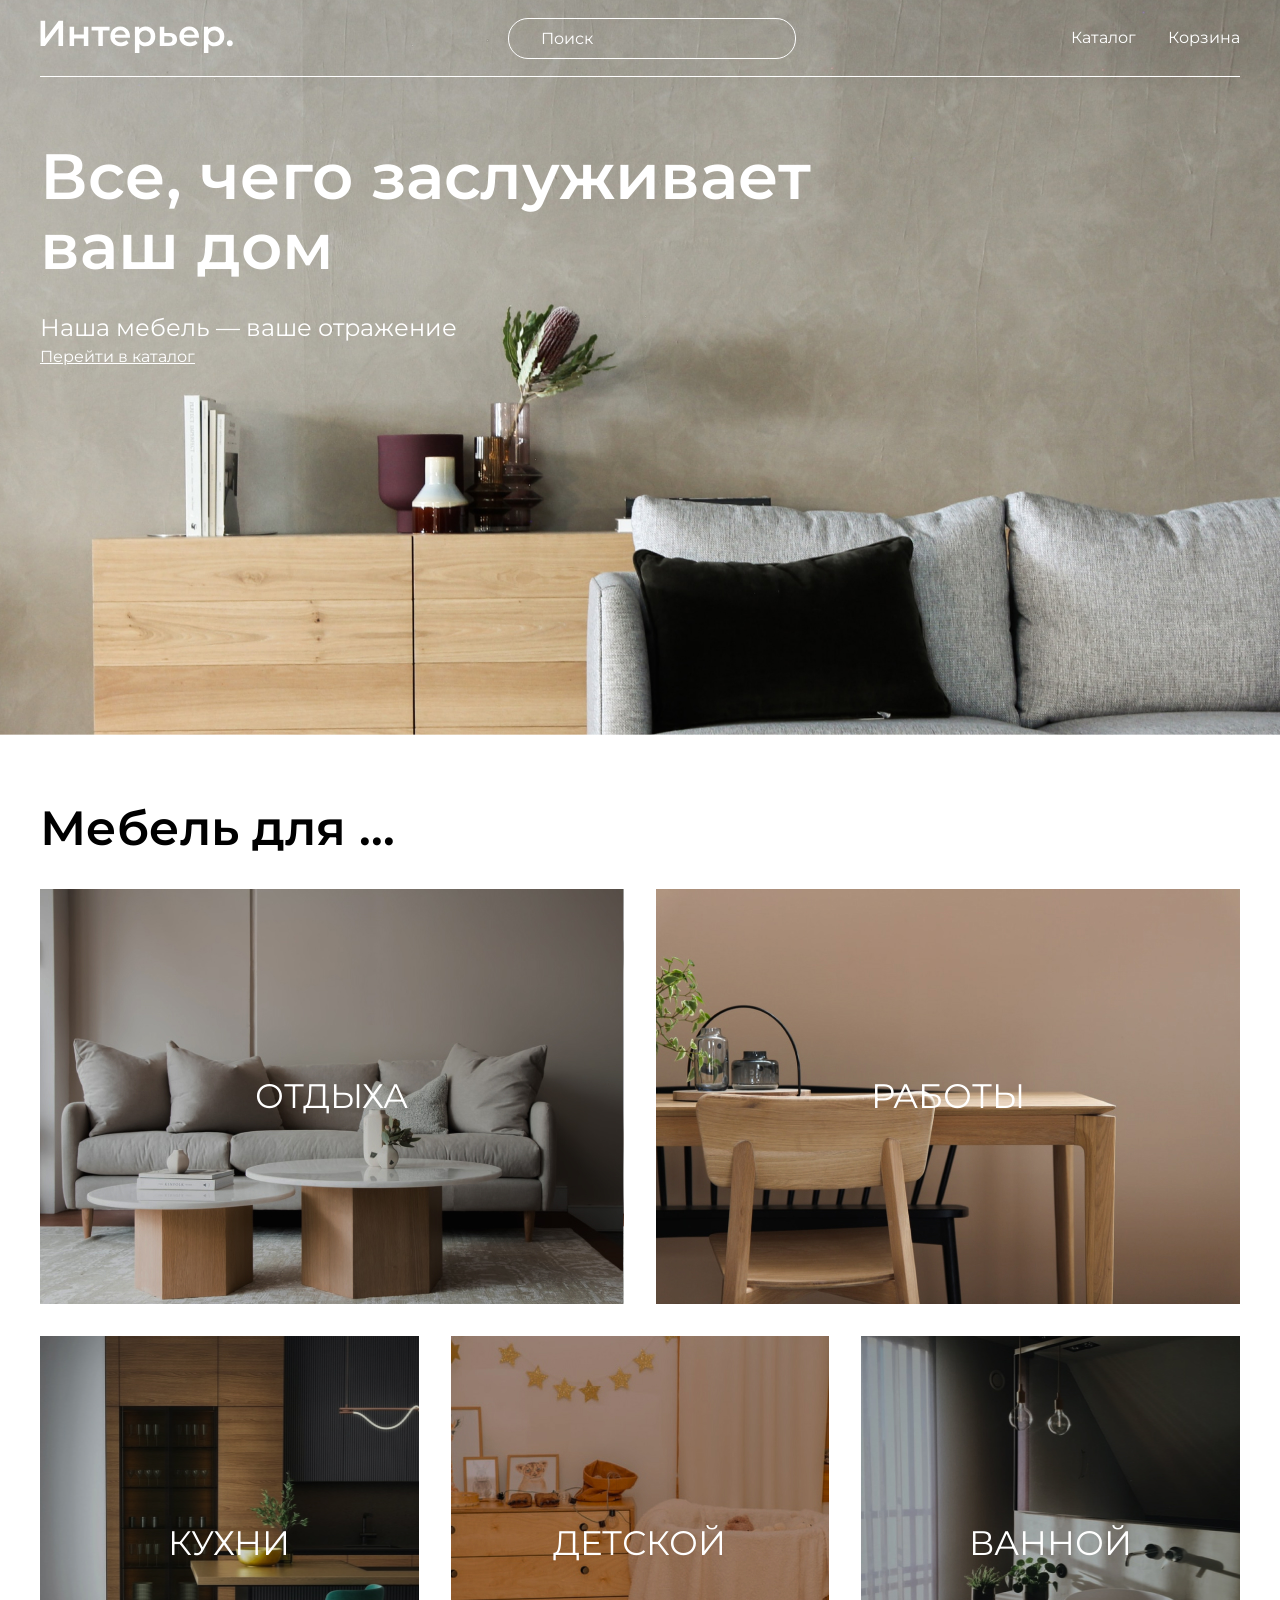
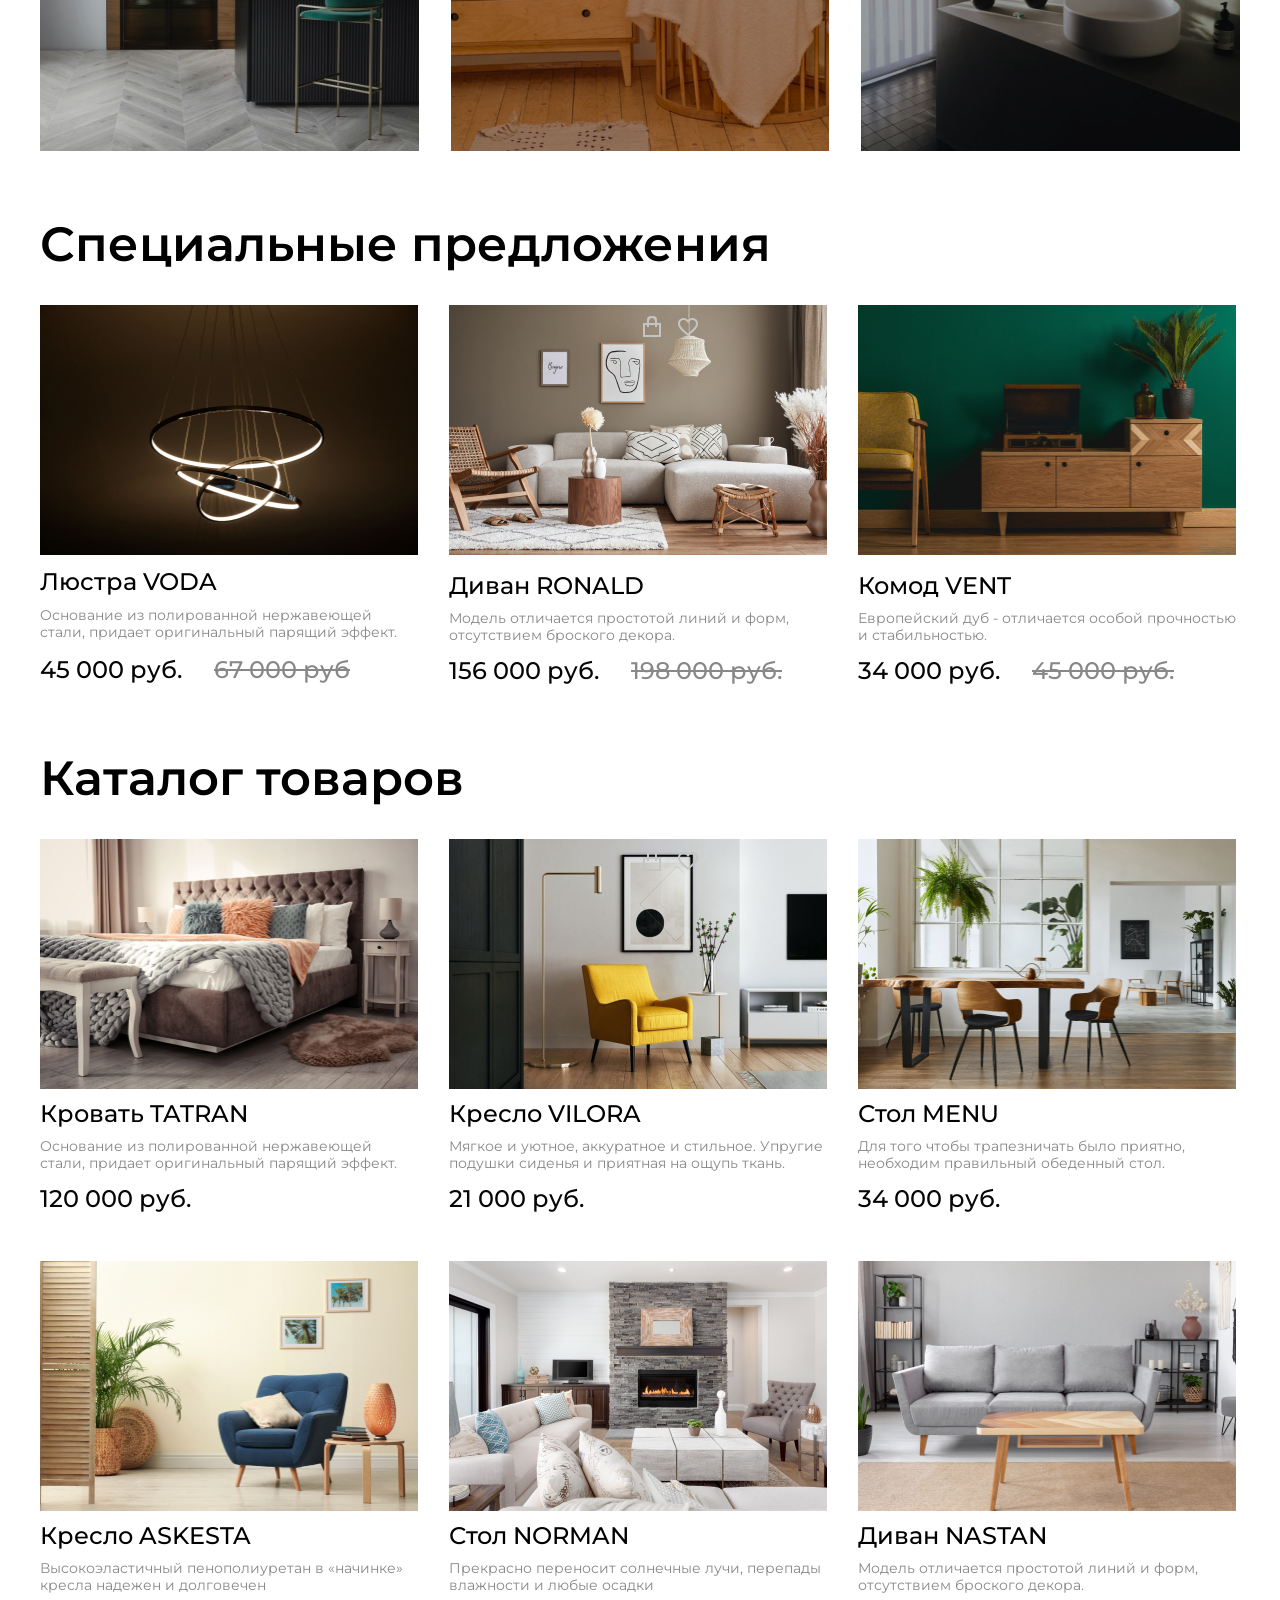
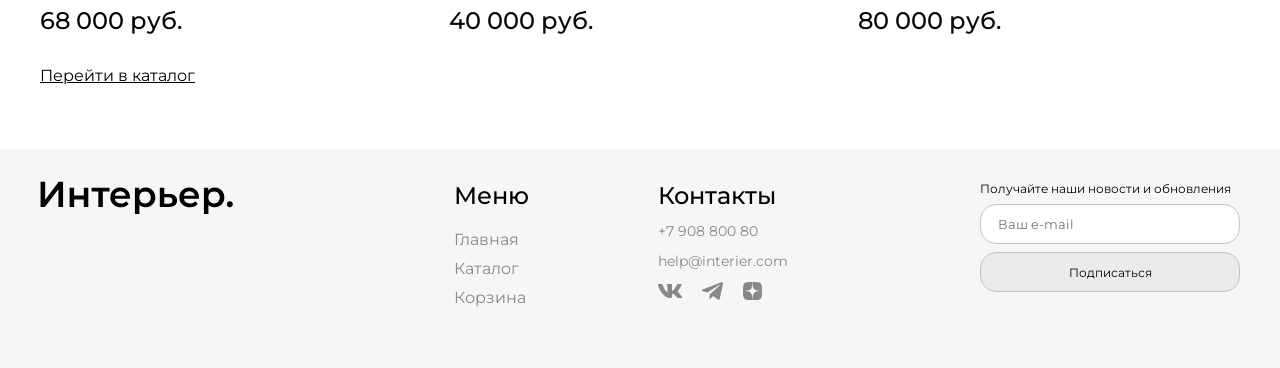
==== index.html @ 4532df4e "first commit" ====
<!DOCTYPE html>
<html lang="en">

<head>
    <meta charset="UTF-8">
    <meta name="viewport" content="width=device-width, initial-scale=1.0">
    <title>Document</title>
    <link rel="preconnect" href="https://fonts.googleapis.com">
    <link rel="preconnect" href="https://fonts.gstatic.com" crossorigin>
    <link href="https://fonts.googleapis.com/css2?family=Montserrat:ital,wght@0,100..900;1,100..900&display=swap"
        rel="stylesheet">
    <link rel="stylesheet" href="./css/style.css">
</head>

<body>
    <div class="top center">
        <header class="header">
            <a class="logo" href="index.html">
                <img class="logo logo__img" src="img/logo.svg" alt="logo">
            </a>
            <input placeholder="Поиск" class="header__input" type="text">
            <nav class="menu">
                <ul class="menu__link menu__link_info">
                    <li>
                        <a class="menu__link menu__link_info" href="catalog.html">
                            Каталог
                        </a>
                    </li>
                    <li>
                        <a class="menu__link menu__link_info" href="cart.html">
                            Корзина
                        </a>
                    </li>
                </ul>
            </nav>
            <div class="menu-mob">
                <a href="#"><svg width="20" height="19" viewBox="0 0 20 19" fill="none"
                        xmlns="http://www.w3.org/2000/svg">
                        <g clip-path="url(#clip0_310_627)">
                            <path
                                d="M5.7515 2.99141C4.59282 4.14838 3.91891 5.70363 3.86709 7.34023C3.81528 8.97682 4.38946 10.5716 5.47264 11.7995C6.55581 13.0275 8.06645 13.7962 9.69672 13.9491C11.2973 14.0991 12.8949 13.6444 14.1757 12.6766L17.5069 16.0085L17.5069 16.0085C17.5897 16.0914 17.6881 16.1571 17.7963 16.2019C17.9046 16.2468 18.0206 16.2698 18.1377 16.2698C18.2549 16.2698 18.3709 16.2468 18.4791 16.2019C18.5873 16.1571 18.6857 16.0914 18.7685 16.0085C18.8514 15.9257 18.9171 15.8274 18.9619 15.7191C19.0068 15.6109 19.0298 15.4949 19.0298 15.3777C19.0298 15.2606 19.0068 15.1446 18.9619 15.0363C18.9171 14.9281 18.8514 14.8298 18.7685 14.7469L18.7685 14.7469L15.4368 11.416C16.4021 10.135 16.8547 8.53846 16.7038 6.93943C16.5501 5.31054 15.7816 3.80139 14.5547 2.719C13.3277 1.63662 11.7345 1.06232 10.0992 1.11292C8.46381 1.16352 6.90917 1.83523 5.7515 2.99141ZM5.7515 2.99141L5.82216 3.06217L5.7515 2.99141ZM13.5895 4.25366C14.0271 4.68416 14.3751 5.19703 14.6135 5.76269C14.8518 6.32835 14.9758 6.93561 14.9783 7.54944C14.9808 8.16327 14.8618 8.77152 14.628 9.3391C14.3943 9.90669 14.0505 10.4224 13.6164 10.8564C13.1824 11.2905 12.6667 11.6343 12.0991 11.868C11.5315 12.1018 10.9233 12.2208 10.3094 12.2183C9.6956 12.2158 9.08834 12.0918 8.52268 11.8535C7.95702 11.6151 7.44415 11.2671 7.01365 10.8295C6.15334 9.95509 5.67341 8.77613 5.6784 7.54944C5.6834 6.32275 6.17291 5.14773 7.04032 4.28033C7.90772 3.41292 9.08274 2.92341 10.3094 2.91841C11.5361 2.91342 12.7151 3.39335 13.5895 4.25366Z"
                                fill="white" stroke="white" stroke-width="0.2" />
                        </g>
                        <defs>
                            <clipPath id="clip0_310_627">
                                <rect width="19" height="19" fill="white" transform="translate(0.800537)" />
                            </clipPath>
                        </defs>
                    </svg>
                </a>
                <a href="catalog.html"><svg width="20" height="21" viewBox="0 0 20 21" fill="none"
                        xmlns="http://www.w3.org/2000/svg">
                        <rect x="0.800537" y="0.900024" width="4.57143" height="4.57143" fill="white" />
                        <rect x="0.800537" y="8.21436" width="4.57143" height="4.57143" fill="white" />
                        <rect x="0.800537" y="15.5286" width="4.57143" height="4.57143" fill="white" />
                        <rect x="8.11401" y="8.21436" width="4.57143" height="4.57143" fill="white" />
                        <rect x="8.11401" y="15.5286" width="4.57143" height="4.57143" fill="white" />
                        <rect x="8.11401" y="0.900024" width="4.57143" height="4.57143" fill="white" />
                        <rect x="15.4285" y="8.21436" width="4.57143" height="4.57143" fill="white" />
                        <rect x="15.4285" y="15.5286" width="4.57143" height="4.57143" fill="white" />
                        <rect x="15.4285" y="0.900024" width="4.57143" height="4.57143" fill="white" />
                    </svg>
                </a>
                <a href="cart.html"><svg width="19" height="17" viewBox="0 0 19 17" fill="none"
                        xmlns="http://www.w3.org/2000/svg">
                        <path
                            d="M11.5834 16.8333C12.1359 16.8333 12.6658 16.6138 13.0566 16.2231C13.4473 15.8324 13.6667 15.3025 13.6667 14.75C13.6667 14.1974 13.4473 13.6675 13.0566 13.2768C12.6658 12.8861 12.1359 12.6666 11.5834 12.6666C11.0309 12.6666 10.501 12.8861 10.1103 13.2768C9.71957 13.6675 9.50008 14.1974 9.50008 14.75C9.50008 15.3025 9.71957 15.8324 10.1103 16.2231C10.501 16.6138 11.0309 16.8333 11.5834 16.8333ZM4.29174 16.8333C4.84428 16.8333 5.37418 16.6138 5.76488 16.2231C6.15558 15.8324 6.37508 15.3025 6.37508 14.75C6.37508 14.1974 6.15558 13.6675 5.76488 13.2768C5.37418 12.8861 4.84428 12.6666 4.29174 12.6666C3.73921 12.6666 3.20931 12.8861 2.81861 13.2768C2.4279 13.6675 2.20841 14.1974 2.20841 14.75C2.20841 15.3025 2.4279 15.8324 2.81861 16.2231C3.20931 16.6138 3.73921 16.8333 4.29174 16.8333ZM17.873 2.16975C18.133 2.16136 18.3796 2.05217 18.5606 1.86525C18.7416 1.67834 18.8428 1.42836 18.8428 1.16819C18.8428 0.908013 18.7416 0.658037 18.5606 0.471123C18.3796 0.28421 18.133 0.175013 17.873 0.166626H16.674C15.7345 0.166626 14.922 0.818709 14.7178 1.73538L13.4126 7.61246C13.2084 8.52912 12.3959 9.18121 11.4563 9.18121H3.63133L2.12924 3.17079H11.8636C12.1212 3.15904 12.3644 3.04844 12.5425 2.86199C12.7206 2.67555 12.82 2.42761 12.82 2.16975C12.82 1.91189 12.7206 1.66395 12.5425 1.47751C12.3644 1.29106 12.1212 1.18046 11.8636 1.16871H2.12924C1.82473 1.16862 1.5242 1.23796 1.25051 1.37145C0.976816 1.50495 0.737162 1.69909 0.549763 1.93911C0.362364 2.17913 0.232155 2.45872 0.169035 2.75662C0.105913 3.05452 0.111544 3.36289 0.185495 3.65829L1.68758 9.66662C1.79586 10.1002 2.046 10.485 2.39821 10.7601C2.75042 11.0351 3.18447 11.1844 3.63133 11.1843H11.4563C12.368 11.1845 13.2524 10.8736 13.9636 10.3032C14.6748 9.73275 15.1701 8.93681 15.3678 8.04683L16.674 2.16975H17.873Z"
                            fill="white" />
                    </svg>
                </a>
            </div>
        </header>
        <section class="top__content">
            <h1 class="top__title">Все, чего заслуживает ваш дом</h1>
            <p class="top__text">Наша мебель — ваше отражение</p>
            <a class="catalog" href="catalog.html">Перейти в каталог</a>
        </section>
    </div>
    <div class="for-box center">
        <h2 class="heading">Мебель для ...</h2>
        <div class="for">
            <div class="for__item for__item_1 for__item_big">ОТДЫХА</div>
            <div class="for__item for__item_2 for__item_big">РАБОТЫ</div>
            <div class="for__item for__item_3">КУХНИ</div>
            <div class="for__item for__item_4">ДЕТСКОЙ</div>
            <div class="for__item for__item_5">ВАННОЙ</div>
        </div>
    </div>
    <section class="products__title center">
        <h2 class="products__title">Специальные предложения</h2>
        <div class="product__asort">
            <div class="product">                                            
                        <div class="product__icons">
                            <a class="product-blok" href="#"><svg width="24" height="24" viewBox="0 0 24 24"
                                fill="none" xmlns="http://www.w3.org/2000/svg">
                                <g clip-path="url(#clip0_196_499)">
                                    <path
                                        d="M7 8V6C7 4.67916 7.07093 2.93397 8 2C8.92908 1.06603 10.6861 1 12 1C13.3139 1 15.0709 1.06603 16 2C16.9291 2.93397 17 4.67916 17 6V8H20C20.2628 8 20.8142 7.81321 21 8C21.1858 8.18679 21 8.73583 21 9V21C21 21.2642 21.1858 21.8132 21 22C20.8142 22.1868 20.2628 22 20 22H4C3.73722 22 3.18582 22.1868 3 22C2.81419 21.8132 3 21.2642 3 21V9C3 8.73583 2.81419 8.18679 3 8C3.18582 7.81321 3.73722 8 4 8H7ZM7 10H5V20H19V10H17V12H15V10H9V12H7V10ZM9 8H15V6C15 5.2075 14.5575 4.56038 14 4C13.4426 3.43962 12.7884 3 12 3C11.2117 3 10.5575 3.43962 10 4C9.44256 4.56038 9 5.2075 9 6V8Z"
                                        fill="#C4C4C4" />
                                </g>
                                <defs>
                                    <clipPath id="clip0_196_499">
                                        <rect width="24" height="24" fill="white" />
                                    </clipPath>
                                </defs>
                            </svg>
                        </a>
                        <a class="product-like" href="#"><svg width="24" height="24" viewBox="0 0 24 24"
                                fill="none" xmlns="http://www.w3.org/2000/svg">
                                <path
                                    d="M12 21C11.355 20.428 10.626 19.833 9.85499 19.2H9.84499C7.12999 16.98 4.05299 14.468 2.69399 11.458C2.24751 10.4997 2.0109 9.45713 1.99998 8.4C1.997 6.94949 2.57876 5.55899 3.6138 4.54277C4.64884 3.52655 6.04978 2.9704 7.49999 3C8.68062 3.00187 9.83583 3.34308 10.828 3.983C11.264 4.26597 11.6584 4.60826 12 5C12.3435 4.6098 12.738 4.26771 13.173 3.983C14.1647 3.34296 15.3197 3.00172 16.5 3C17.9502 2.9704 19.3511 3.52655 20.3862 4.54277C21.4212 5.55899 22.003 6.94949 22 8.4C21.9898 9.45882 21.7532 10.5032 21.306 11.463C19.947 14.473 16.871 16.984 14.156 19.2L14.146 19.208C13.374 19.837 12.646 20.432 12.001 21.008L12 21ZM7.49999 5C6.5685 4.98835 5.67006 5.34485 4.99999 5.992C4.35438 6.62617 3.99355 7.49505 3.99991 8.4C4.01132 9.1705 4.18582 9.92985 4.51199 10.628C5.1535 11.9267 6.0191 13.1021 7.06899 14.1C8.05999 15.1 9.19999 16.068 10.186 16.882C10.459 17.107 10.737 17.334 11.015 17.561L11.19 17.704C11.457 17.922 11.733 18.148 12 18.37L12.013 18.358L12.019 18.353H12.025L12.034 18.346H12.039H12.044L12.062 18.331L12.103 18.298L12.11 18.292L12.121 18.284H12.127L12.136 18.276L12.8 17.731L12.974 17.588C13.255 17.359 13.533 17.132 13.806 16.907C14.792 16.093 15.933 15.126 16.924 14.121C17.974 13.1236 18.8397 11.9485 19.481 10.65C19.8131 9.9458 19.9901 9.17851 20 8.4C20.0042 7.49784 19.6435 6.6323 19 6C18.3312 5.34992 17.4326 4.99049 16.5 5C15.3619 4.99033 14.2739 5.46737 13.51 6.311L12 8.051L10.49 6.311C9.72606 5.46737 8.63807 4.99033 7.49999 5Z"
                                    fill="#C4C4C4" />
                            </svg>
                        </a>              
                        </div>
                        <img class="product__img" src="./img/lamp.jpg" alt="люстра">                                      
                <h3 class="title-product">Люстра VODA</h3>
                <p class="product__name">Основание из полированной нержавеющей стали, придает оригинальный парящий
                    эффект.</p>
                <div class="product__sale">
                    <p class="product__price">45 000 руб.</p>
                    <p class="product__price product__price_old">67 000 руб</p>
                </div>
           
        </div>
            <div class="product">
                <div class="product-opt"> 
                <img class="product__img" src="./img/sofa.jpg" alt="диван">
                <h3 class="title-product">Диван RONALD</h3>
                <p class="product__name">Модель отличается простотой линий и форм, отсутствием броского декора.</p>
                <div class="product__sale">
                    <p class="product__price">156 000 руб.</p>
                    <p class="product__price product__price_old">198 000 руб.</p>
                </div>
            </div>
            </div>
            <div class="product">
                <div class="product-opt"> 
                <img class="product__img" src="./img/chest.jpg" alt="комод">
                <h3 class="title-product">Комод VENT</h3>
                <p class="product__name">Европейский дуб - отличается особой прочностью и стабильностью.</p>
                <div class="product__sale">
                    <p class="product__price">34 000 руб.</p>
                    <p class="product__price product__price_old">45 000 руб.</p>
                </div>
            </div>
        </div>
        </div>
    </section>
    <section class="product-title">
        <h2 class="products__title center products__title_mob">Каталог товаров</h2>
        <div class="product-menu center">
            <article class="product">
                <div class="product__icons">
                    <a class="product-blok" href="#"><svg width="24" height="24" viewBox="0 0 24 24"
                        fill="none" xmlns="http://www.w3.org/2000/svg">
                        <g clip-path="url(#clip0_196_499)">
                            <path
                                d="M7 8V6C7 4.67916 7.07093 2.93397 8 2C8.92908 1.06603 10.6861 1 12 1C13.3139 1 15.0709 1.06603 16 2C16.9291 2.93397 17 4.67916 17 6V8H20C20.2628 8 20.8142 7.81321 21 8C21.1858 8.18679 21 8.73583 21 9V21C21 21.2642 21.1858 21.8132 21 22C20.8142 22.1868 20.2628 22 20 22H4C3.73722 22 3.18582 22.1868 3 22C2.81419 21.8132 3 21.2642 3 21V9C3 8.73583 2.81419 8.18679 3 8C3.18582 7.81321 3.73722 8 4 8H7ZM7 10H5V20H19V10H17V12H15V10H9V12H7V10ZM9 8H15V6C15 5.2075 14.5575 4.56038 14 4C13.4426 3.43962 12.7884 3 12 3C11.2117 3 10.5575 3.43962 10 4C9.44256 4.56038 9 5.2075 9 6V8Z"
                                fill="#C4C4C4" />
                        </g>
                        <defs>
                            <clipPath id="clip0_196_499">
                                <rect width="24" height="24" fill="white" />
                            </clipPath>
                        </defs>
                    </svg>
                </a>
                <a class="product-like" href="#"><svg width="24" height="24" viewBox="0 0 24 24"
                        fill="none" xmlns="http://www.w3.org/2000/svg">
                        <path
                            d="M12 21C11.355 20.428 10.626 19.833 9.85499 19.2H9.84499C7.12999 16.98 4.05299 14.468 2.69399 11.458C2.24751 10.4997 2.0109 9.45713 1.99998 8.4C1.997 6.94949 2.57876 5.55899 3.6138 4.54277C4.64884 3.52655 6.04978 2.9704 7.49999 3C8.68062 3.00187 9.83583 3.34308 10.828 3.983C11.264 4.26597 11.6584 4.60826 12 5C12.3435 4.6098 12.738 4.26771 13.173 3.983C14.1647 3.34296 15.3197 3.00172 16.5 3C17.9502 2.9704 19.3511 3.52655 20.3862 4.54277C21.4212 5.55899 22.003 6.94949 22 8.4C21.9898 9.45882 21.7532 10.5032 21.306 11.463C19.947 14.473 16.871 16.984 14.156 19.2L14.146 19.208C13.374 19.837 12.646 20.432 12.001 21.008L12 21ZM7.49999 5C6.5685 4.98835 5.67006 5.34485 4.99999 5.992C4.35438 6.62617 3.99355 7.49505 3.99991 8.4C4.01132 9.1705 4.18582 9.92985 4.51199 10.628C5.1535 11.9267 6.0191 13.1021 7.06899 14.1C8.05999 15.1 9.19999 16.068 10.186 16.882C10.459 17.107 10.737 17.334 11.015 17.561L11.19 17.704C11.457 17.922 11.733 18.148 12 18.37L12.013 18.358L12.019 18.353H12.025L12.034 18.346H12.039H12.044L12.062 18.331L12.103 18.298L12.11 18.292L12.121 18.284H12.127L12.136 18.276L12.8 17.731L12.974 17.588C13.255 17.359 13.533 17.132 13.806 16.907C14.792 16.093 15.933 15.126 16.924 14.121C17.974 13.1236 18.8397 11.9485 19.481 10.65C19.8131 9.9458 19.9901 9.17851 20 8.4C20.0042 7.49784 19.6435 6.6323 19 6C18.3312 5.34992 17.4326 4.99049 16.5 5C15.3619 4.99033 14.2739 5.46737 13.51 6.311L12 8.051L10.49 6.311C9.72606 5.46737 8.63807 4.99033 7.49999 5Z"
                            fill="#C4C4C4" />
                    </svg>
                </a>              
                </div>
                <img class="product__img" src="./img/bed.jpg" alt="Кровать">
                <h3 class="title-product">Кровать TATRAN</h3>
                <p class="product__name">Основание из полированной нержавеющей стали, придает оригинальный парящий
                    эффект.</p>
                <p class="product__price">120 000 руб.</p>
            </article>
            <article class="product">
                <img class="product__img" src="./img/product1.jpg" alt="кресло">
                <h3 class="title-product">Кресло VILORA</h3>
                <p class="product__name">Мягкое и уютное, аккуратное и стильное. Упругие подушки сиденья и приятная на
                    ощупь ткань.</p>
                <p class="product__price">21 000 руб.</p>
            </article>
            <article class="product">
                <img class="product__img" src="./img/table.jpg" alt="стол">
                <h3 class="title-product">Стол MENU</h3>
                <p class="product__name">Для того чтобы трапезничать было приятно, необходим правильный обеденный стол.
                </p>
                <p class="product__price">34 000 руб.</p>
            </article>
            <article class="product">
                <img class="product__img" src="./img/chair.jpg" alt="кресло">
                <h3 class="title-product">Кресло ASKESTA</h3>
                <p class="product__name">Высокоэластичный пенополиуретан в «начинке» кресла надежен и долговечен</p>
                <p class="product__price">68 000 руб.</p>
            </article>
            <article class="product">
                <img class="product__img" src="./img/table1.jpg" alt="стол">
                <h3 class="title-product">Стол NORMAN</h3>
                <p class="product__name">Прекрасно переносит солнечные лучи, перепады влажности и любые осадки</p>
                <p class="product__price">40 000 руб.</p>
            </article>
            <article class="product">
                <img class="product__img" src="./img/sofa1.jpg" alt="диван">
                <h3 class="title-product">Диван NASTAN</h3>
                <p class="product__name">Модель отличается простотой линий и форм, отсутствием броского декора. </p>
                <p class="product__price">80 000 руб.</p>
            </article>
        </div>
    
    </section>
    <div class="nav-box center">
        <nav>
            <a class="catalog__navigation center" href="./catalog.html">Перейти в каталог</a>
        </nav>
    </div>
    <footer class="footer footer__container center">
        <img class="logo__old" src="./img/logo2.svg" alt="Интерьер.">
        <div class="footer__box_mega">
            <div class="footer__box">
                <div class="footer__menu">
                    <h4 class="footer__menu_vibor">Меню</h4>
                    <ul class="menu__link_old">
                        <li class="menu__list"><a class="menu__link menu__link_old" href="index.html">Главная</a></li>
                        <li class="menu__list"><a class="menu__link menu__link_old" href="catalog.html">Каталог</a></li>
                        <li class="menu__list"><a class="menu__link menu__link_old" href="cart.html">Корзина</a></li>
                    </ul>
                </div>
                <div class="footer__contacts2">
                    <h5 class="footer__contacts_vibor2">Контакты</h5>
                    <a class="footer__contacts_phon" href="tel:+79088008080">+7 908 800 80</a>
                    <a class="footer__contacts_phon" href="mailto:help@interier.com">help@interier.com</a>
                    <div class="footer__contacts_seti">
                        <img class="footer__icon" src="./img/vk.svg" alt="vk">
                        <img class="footer__icon" src="./img/telegram.svg" alt="telegram">
                        <img class="footer__icon" src="./img/dzen.svg" alt="dzen">
                    </div>
                </div>
            </div>
            <form class="info__form" action="#">
                <p class="info">Получайте наши новости и обновления</p>
                <input class="email" placeholder="Ваш e-mail">
                <button class="form form__text">Подписаться</button>
            </form>
        </div>
    </footer>
  </body>

</html>
---- css/style.css ----
* {
  margin: 0;
  padding: 0;
  box-sizing: border-box;
}

body {
  font-family: "Montserrat", sans-serif;
  font-size: 14px;
}

a {
  text-decoration: none;
}

.center {
  padding-left: calc(50% - 600px);
  padding-right: calc(50% - 600px);
}

.top {
  height: 735px;
  background-image: url(../img/toplogo.jpg);
  background-repeat: no-repeat;
  background-position: center;
  background-size: cover;
}

.top_cat {
  height: 400px;
  background-image: url(../img/logokat.jpg);
  background-repeat: no-repeat;
  background-position: center;
  background-size: cover;
}

.top__text {
  font-size: 24px;
  margin-bottom: 16px;
  height: 32px;
  color: #FFFFFF;
  padding-top: 16px;
}

.header {
  height: 77px;
  display: flex;
  border-bottom: 0.5px solid #FFFFFF;
  justify-content: space-between;
  flex-wrap: wrap;
  align-items: center;
}

.header__input {
  width: 288px;
  height: 41px;
  border-radius: 20px;
  box-sizing: border-box;
  outline: none;
  background-color: transparent;
  border: 1px solid #FFFFFF;
  color: #FFFFFF;
  font: inherit;
  font-size: 16px;
  font-weight: 400;
  padding-left: 32px;
  padding-right: 32px;
}

.header__select {
  width: 288px;
  height: 41px;
  border-radius: 20px;
  box-sizing: border-box;
  outline: none;
  background-color: transparent;
  border: 1px solid #FFFFFF;
  color: #FFFFFF;
  font: inherit;
  font-size: 16px;
  font-weight: 400;
  padding-left: 32px;
  padding-right: 32px;
}

.header__input::-moz-placeholder {
  color: #FFFFFF;
}

.header__input::placeholder {
  color: #FFFFFF;
}

.header__input:focus::-moz-placeholder {
  color: transparent;
}

.header__input:focus::placeholder {
  color: transparent;
}

.top__title {
  margin-top: 64px;
  margin-bottom: 16px;
  max-width: 792px;
  font-size: 64px;
  font-weight: 600;
  line-height: 70px;
  color: #FFFFFF;
}

.subtitle {
  padding-top: 126px;
  font-size: 64px;
  font-weight: 600;
  line-height: 70px;
  color: #FFFFFF;
}

.catalog {
  padding-top: 16px;
  height: 24px;
  font-size: 16px;
  font-weight: 400;
  line-height: 24px;
  text-align: left;
  text-decoration-line: underline;
  color: #FFFFFF;
}

.catalog:hover {
  transform: scale(1.1);
  transition: transform 0.3s;
  transition: fill 1s;
}

.menu__link {
  font-size: 16px;
  font-weight: 400;
  text-decoration-line: none;
  line-height: 20px;
  text-align: left;
  color: #FFFFFF;
}

.menu-mob {
  display: none;
}

.menu__link_old {
  color: #888888;
  list-style-type: none;
}

.menu__link_info {
  list-style-type: none;
  display: flex;
  gap: 32px;
}

.inputs__filter {
  font-family: "Montserrat", sans-serif;
  padding-top: 12px;
  padding-bottom: 12px;
  padding-left: 17px;
  box-sizing: border-box;
  width: 182px;
  height: 40px;
  border-radius: 20px;
  border: 1px solid #C4C4C4;
}

.filter:not([multiple]) {
  background-image: url(../img/polygon.svg);
  background-repeat: no-repeat;
  background-position: 87% 52%;
}

.filter__hit {
  font-family: "Montserrat", sans-serif;
  padding-top: 12px;
  padding-bottom: 12px;
  padding-left: 17px;
  box-sizing: border-box;
  width: 227px;
  height: 40px;
  border-radius: 20px;
  border: 1px solid #C4C4C4;
  -webkit-appearance: none;
     -moz-appearance: none;
          appearance: none;
}

.filter__hit:hover {
  outline: none;
  cursor: pointer;
}

.filter__hit:not([multiple]) {
  background-image: url(../img/polygon.svg);
  background-repeat: no-repeat;
  background-position: 90% 52%;
}

.products__title {
  font-weight: 600;
  font-size: 48px;
  margin-top: 64px;
  margin-bottom: 32px;
}

.products__catalog {
  font-size: 16px;
}

.heading {
  font-size: 48px;
  font-weight: 600;
  line-height: 58px;
  color: #000000;
}

.for {
  margin-top: 32px;
  display: grid;
  gap: 32px;
  grid-template-columns: repeat(12, 1fr);
}

.for-box {
  padding-top: 64px;
}

.for__item {
  height: 415px;
  grid-column: span 4;
  font-size: 34px;
  line-height: 41px;
  align-items: center;
  text-align: center;
  color: #FFFFFF;
  display: flex;
  justify-content: center;
  align-items: center;
}
.for__item:hover {
  font-weight: bold;
}

.for__item_big {
  grid-column: span 6;
}

.for__item_1 {
  background-image: url(../img/for1.jpg);
}

.for__item_2 {
  background-image: url(../img/for2.jpg);
}

.for__item_3 {
  background-image: url(../img/for3.jpg);
}

.for__item_4 {
  background-image: url(../img/for4.jpg);
}

.for__item_5 {
  background-image: url(../img/for5.jpg);
}

.product {
  width: 378px;
  font-weight: 500;
  font-size: 24px;
  color: #000000;
  display: flex;
  flex-wrap: wrap;
}

.title-product {
  color: rgb(0, 0, 0);
  font-family: Montserrat;
  font-size: 24px;
  font-weight: 500;
  line-height: 29px;
  margin-top: 10px;
}
.title-product:hover {
  font-weight: bold;
}

.product__asort {
  max-width: 1200px;
  font-weight: 500;
  font-size: 24px;
  color: #000000;
  display: flex;
  flex-wrap: wrap;
  -moz-column-gap: 31px;
       column-gap: 31px;
  row-gap: 48px;
}

.product-box {
  box-sizing: border-box;
  padding-top: 64px;
  display: flex;
  flex-wrap: wrap;
  gap: 31px;
}

.catalog-nav {
  width: 1200px;
  display: flex;
  justify-content: space-between;
  align-items: center;
  margin-bottom: 36px;
}
.catalog-nav__link {
  font-family: "Montserrat", sans-serif;
  text-decoration: none;
  color: #000;
}
.catalog-nav__inputs {
  display: flex;
  gap: 10px;
}

.product-menu {
  font-weight: 500;
  font-size: 24px;
  color: #000000;
  display: flex;
  flex-wrap: wrap;
  -moz-column-gap: 31px;
       column-gap: 31px;
  row-gap: 48px;
}

.product__img {
  width: 100%;
  height: 250px;
  background-size: cover;
}

.product__icons {
  position: absolute;
  left: 2px;
  width: 60px;
  display: flex;
  justify-content: space-between;
}

.product-blok {
  margin-top: 10px;
}
.product-blok:hover {
  filter: brightness(0);
}

.product-like {
  margin-top: 10px;
}
.product-like:hover {
  filter: brightness(0);
}

.product__name {
  font-weight: 400;
  font-size: 14px;
  margin-top: 10px;
  margin-bottom: 12px;
  line-height: 17px;
  color: #888888;
}

.product__sale {
  display: flex;
  gap: 32px;
}

.product__price {
  font-size: 24px;
  font-weight: 500;
  line-height: 29px;
  color: #050505;
  display: flex;
  gap: 32px;
}

.product__price_old {
  text-decoration: line-through;
  color: #888888;
}

.nav-box {
  display: block;
  padding-top: 31px;
  padding-bottom: 64px;
  font-weight: 400;
  font-size: 16px;
  text-decoration: underline;
  color: #000000;
}

.catalog__navigation {
  font-weight: 400;
  font-size: 16px;
  text-decoration: underline;
  color: #000000;
}

.footer {
  background-color: #F7F6F6;
}
.footer__container {
  display: flex;
  justify-content: space-between;
  align-items: flex-start;
  padding-top: 32px;
  padding-bottom: 59px;
}
.footer__box_mega {
  display: flex;
  gap: 192px;
}
.footer__box {
  display: flex;
  gap: 129px;
}
.footer__menu {
  font-size: 24px;
  display: flex;
  flex-direction: column;
  gap: 12px;
}
.footer__menu_vibor {
  font-weight: 500;
  font-size: 24px;
  flex-direction: row;
  display: flex;
  gap: 12px;
  color: #000000;
}
.footer__contacts_vibor2 {
  font-weight: 500;
  font-size: 24px;
  display: flex;
  flex-direction: column;
  color: #000000;
}
.footer__contacts2 {
  display: flex;
  flex-direction: column;
  gap: 12px;
}
.footer__contacts_phon {
  text-decoration-line: none;
  color: #888888;
  display: flex;
  gap: 12px;
}
.footer__contacts_seti {
  display: flex;
  gap: 20px;
}
.footer__icon:hover {
  cursor: pointer;
  filter: brightness(0);
}

.email {
  font-family: "Montserrat", sans-serif;
  padding-top: 12px;
  padding-bottom: 12px;
  padding-left: 17px;
  box-sizing: border-box;
  width: 260px;
  height: 40px;
  border-radius: 16px;
  border: 1px solid #C4C4C4;
}
.email:focus {
  outline: none;
}
.email:focus::-moz-placeholder {
  color: transparent;
}
.email:focus::placeholder {
  color: transparent;
}

.form {
  width: 260px;
  height: 40px;
  font-size: 12px;
  border-radius: 16px;
  background: rgba(222, 215, 215, 0.4117647059);
  border: 1px solid #C4C4C4;
}
.form__text {
  font-family: "Montserrat", sans-serif;
  padding-top: 12px;
  padding-bottom: 12px;
  text-align: center;
}
.form__text:hover {
  cursor: pointer;
  background-color: #000;
  color: #FFFFFF;
}

.info {
  width: 251px;
  font-size: 12px;
}
.info__form {
  display: flex;
  flex-direction: column;
  gap: 8px;
}

.top-cart {
  height: 400px;
  background-image: url(../img/topcart.jpg);
  background-size: cover;
  background-repeat: no-repeat;
  background-position: center;
}

.cart {
  display: grid;
  grid-template-columns: repeat(12, 1fr);
  gap: 32px;
  margin-top: 64px;
}
.cart__name-box {
  display: flex;
  justify-content: space-between;
  padding-bottom: 14px;
  font-size: 16px;
}
.cart__item {
  border-top: 0.5px solid #CACDD8;
  padding-top: 25px;
  padding-bottom: 32px;
  display: flex;
  justify-content: space-between;
  align-items: flex-start;
}
.cart__info-name {
  color: rgb(0, 0, 0);
  font-family: Montserrat;
  font-size: 24px;
  font-weight: 500;
  line-height: 29px;
  margin-top: 10px;
  display: flex;
  flex-direction: column;
  gap: 14px;
}
.cart__info-title {
  width: 276px;
  margin-top: 10px;
  margin-bottom: 12px;
  line-height: 17px;
  color: #888888;
}
.cart__info-price {
  font-size: 24px;
  font-weight: 500;
  line-height: 29px;
  color: #050505;
  display: flex;
  gap: 32px;
  padding-bottom: 15px;
}
.cart__left {
  display: flex;
  -webkit-text-decoration: column;
          text-decoration: column;
  gap: 32px;
}
.cart__form {
  background: #F7F6F6;
  border-radius: 20px;
  height: 556px;
  grid-column: span 4;
}
.cart__form-title {
  font-weight: 700;
  font-size: 24px;
  padding-top: 42px;
  padding-bottom: 35px;
  text-align: center;
}
.cart__form-anketa {
  height: 143px;
  width: 288px;
}
.cart__form-name {
  display: flex;
  flex-direction: column;
  background: #F7F6F6;
  border: none;
  width: 288px;
  border-bottom: 1px solid #CACDD8;
  margin-bottom: 44px;
  padding-left: 27px;
}
.cart__form-cena {
  margin-top: 64px;
  padding-bottom: 18px;
  font-size: 24px;
  text-align: center;
}
.cart__form-sakas {
  color: #000;
  padding-top: 10px;
  padding-bottom: 11px;
  display: block;
  padding-left: 76px;
  font-size: 16px;
  border: 1px solid #000000;
  border-radius: 20px;
  width: 290px;
  height: 41px;
  margin-left: 45px;
}
.cart__form-sakas:hover {
  cursor: pointer;
  background-color: #000;
  color: #FFFFFF;
}
.cart__content {
  grid-column: span 8;
}
.cart__link-box {
  display: flex;
  gap: 30px;
  color: #000;
  text-decoration: underline;
}
.cart__link-box1 {
  color: #000;
  text-decoration: underline;
}
.cart__vibor {
  border: none;
  background-color: #F7F6F6;
  width: 71px;
  height: 51px;
  padding-left: 15px;
}
.cart__vibor_nomer {
  width: 47px;
  height: 27px;
  font-weight: 600;
}

.product-box_cart {
  box-sizing: border-box;
  display: flex;
  flex-wrap: wrap;
  gap: 31px;
}

.product__icons_cart {
  position: absolute;
  padding-top: 10px;
  left: 466px;
}

.button {
  border: #000;
  font-family: "Montserrat", sans-serif;
  margin-top: 50px;
  display: flex;
  gap: 7px;
}
.button__filter {
  font-family: "Montserrat", sans-serif;
  padding-top: 10px;
  padding-bottom: 10px;
  padding-left: 33px;
  padding-right: 33px;
  border: 1px solid #000000;
  border-radius: 50px;
  width: 200px;
  height: 37px;
  background-color: white;
}
.button__filter:hover {
  cursor: pointer;
  background-color: #000;
  color: #FFFFFF;
}
.button__cont {
  font-family: "Montserrat", sans-serif;
  padding-top: 10px;
  padding-bottom: 10px;
  padding-left: 20px;
  padding-right: 20px;
  border: 1px solid #000000;
  border-radius: 50px;
  width: 200px;
  height: 37px;
  color: #000;
}
.button__cont:hover {
  cursor: pointer;
  background-color: #000;
  color: #FFFFFF;
}

* {
  margin: 0;
  padding: 0;
  box-sizing: border-box;
}

body {
  font-family: "Montserrat", sans-serif;
  font-size: 14px;
}

a {
  text-decoration: none;
}

.center {
  padding-left: calc(50% - 600px);
  padding-right: calc(50% - 600px);
}

.catalog {
  padding-top: 16px;
  height: 24px;
  font-size: 16px;
  font-weight: 400;
  line-height: 24px;
  text-align: left;
  text-decoration-line: underline;
  color: #FFFFFF;
}

.inputs__filter {
  font-family: "Montserrat", sans-serif;
  padding-top: 12px;
  padding-bottom: 12px;
  padding-left: 17px;
  box-sizing: border-box;
  width: 182px;
  height: 40px;
  border-radius: 20px;
  border: 1px solid #C4C4C4;
}

.filter:not([multiple]) {
  background-image: url(../img/polygon.svg);
  background-repeat: no-repeat;
  background-position: 87% 52%;
}

.filter__hit {
  font-family: "Montserrat", sans-serif;
  padding-top: 12px;
  padding-bottom: 12px;
  padding-left: 17px;
  box-sizing: border-box;
  width: 227px;
  height: 40px;
  border-radius: 20px;
  border: 1px solid #C4C4C4;
  -webkit-appearance: none;
  -moz-appearance: none;
  appearance: none;
}

.filter__hit:hover {
  outline: none;
  cursor: pointer;
}

.filter__hit:not([multiple]) {
  background-image: url(../img/polygon.svg);
  background-repeat: no-repeat;
  background-position: 90% 52%;
}

.inputs__filter {
  width: 182px;
  height: 40px;
  border: 1px solid rgb(196, 196, 196);
  border-radius: 20px;
  color: rgb(0, 0, 0);
  font-family: Montserrat;
  font-size: 16px;
  font-weight: 500;
  line-height: 20px;
  text-align: left;
  padding-left: 17px;
  background-color: #fff;
  position: relative;
  border: 1px solid #C4C4C4;
}

.inputs__filter:hover {
  outline: none;
  cursor: pointer;
}

.inputs__filter:not([multiple]) {
  background-image: url(../img/polygon.svg);
  background-repeat: no-repeat;
  background-position: 87% 52%;
}

.filtering-box {
  position: absolute;
  right: 238px;
  top: 491px;
  width: 541.5px;
  height: 548px;
  background-color: #fff;
  box-shadow: 0px 4px 67px -12px rgba(0, 0, 0, 0.32);
  display: flex;
  justify-content: center;
  align-items: center;
  padding-left: 48px;
  padding-right: 48px;
}

.filtering-container {
  width: 445.5px;
  height: 468px;
  display: flex;
  flex-direction: column;
  gap: 36px;
}

.filtering-container__top {
  width: 445.5px;
  height: 392px;
  display: flex;
  flex-wrap: wrap;
  -moz-column-gap: 65px;
       column-gap: 65px;
  row-gap: 32px;
}

.container-top__left {
  width: 190.5px;
  height: 392px;
  display: flex;
  flex-direction: column;
  gap: 32px;
}

.box__delivery-time {
  width: 136px;
  height: 177px;
}

.container-top__title {
  color: rgb(5, 5, 5);
  font-family: Montserrat;
  font-size: 16px;
  font-weight: 500;
  line-height: 20px;
}

.lower-indentation_16 {
  margin-bottom: 16px;
}

.lower-indentation_14 {
  margin-bottom: 14px;
}

.box-price__text {
  color: rgb(0, 0, 0);
  font-family: Montserrat;
  line-height: 17px;
}

.delivery-time__container {
  width: 102px;
  height: 141px;
  display: flex;
  flex-direction: column;
  cursor: pointer;
  gap: 14px;
}

.radio {
  display: flex;
  align-items: center;
  gap: 20px;
  padding-left: 25px;
}

.radio__input {
  display: none;
}

input[type=radio] + label {
  cursor: pointer;
}

input[type=radio] + label::before {
  content: "";
  position: absolute;
  left: 50px;
  width: 15px;
  height: 15px;
  border: 1px solid #888888;
  border-radius: 50%;
}

input[type=radio]:checked + .radio__label::after {
  display: flex;
  align-items: center;
  cursor: pointer;
  position: relative;
  font-size: 14px;
}

.radio__label::before {
  content: "";
  border: 1px solid #888888;
  border-radius: 50%;
  position: absolute;
  background-color: #fff;
}

.radio__input:checked + .radio__label::before {
  border-color: #000;
  background-image: url(../img/vector1.svg);
  background-repeat: no-repeat;
  background-position: center;
}

.room-type__label {
  color: rgb(0, 0, 0);
  font-family: Montserrat;
  line-height: 17px;
}

.container-top__right {
  width: 190px;
  height: 330px;
  display: flex;
  flex-direction: column;
  justify-content: flex-start;
}

input[type=checkbox] + label {
  cursor: pointer;
}

input[type=checkbox] + label::before {
  content: "";
  position: absolute;
  width: 14px;
  height: 14px;
  border: 1px solid #888888;
}

input[type=checkbox]:checked + .room-type__label::after {
  display: flex;
  align-items: center;
  cursor: pointer;
  position: relative;
  font-size: 14px;
}

.room-type__input {
  display: none;
}

.room-type__label {
  display: flex;
  align-items: center;
  position: relative;
  padding-left: 30px;
}

.room-type__label::before {
  content: "";
  width: 14px;
  height: 14px;
  border: 1px solid #888888;
  position: absolute;
  left: 0;
}

.room-type__input:checked + .room-type__label::before {
  border-color: #000;
  background-image: url(../img/vector1.svg);
  background-repeat: no-repeat;
  background-position: center;
}

.box__price {
  margin-top: 12px;
}

.range {
  display: flex;
  flex-direction: column;
  gap: 14px;
}
.range__cursor {
  display: flex;
  gap: 14px;
  border: 1px 0.5px solid #000;
}
.range__input {
  width: 190px;
  height: 9px;
  overflow: hidden;
  outline: none;
}
.range__input, .range__input::-webkit-slider-runnable-track, .range__input::-webkit-slider-thumb {
  -webkit-appearance: none;
  background: none;
}
.range__input::-webkit-slider-runnable-track {
  width: 200px;
  height: 1px;
  background: #000;
}
.range__input:nth-child(2)::-webkit-slider-runnable-track {
  background: none;
}
.range__input::-webkit-slider-thumb {
  position: relative;
  height: 8px;
  width: 8px;
  margin-top: -4px;
  background: #000;
  border: 1px solid #000;
  border-radius: 25px;
  cursor: pointer;
  z-index: 1;
}
.range__input::-webkit-slider-thumb:active {
  cursor: grabbing;
}
.range__input:nth-child(1)::-webkit-slider-runnable-track {
  z-index: 2;
}
.range__cursor {
  position: relative;
  height: 20px;
  width: 190px;
  display: inline-block;
  margin-top: -5px;
}
.range__cursor input {
  position: absolute;
}

.filtering-container__bottom {
  width: 430px;
  height: 40px;
  display: flex;
  justify-content: flex-end;
}

.lower-indentation_14 {
  margin-bottom: 14px;
}

.box-colour {
  width: 189px;
  height: 78px;
  display: flex;
  flex-direction: column;
  justify-content: flex-start;
}

.colour-many {
  display: flex;
  flex-wrap: wrap;
  max-width: 190px;
  gap: 14px;
}

.checkbox__colour_1 {
  display: flex;
  flex-wrap: wrap;
  max-width: 190px;
  gap: 14px;
}

.checkbox__colour {
  max-width: 189px;
  /* height: 15px; */
  display: flex;
  gap: 14px;
  flex-wrap: wrap;
  width: 15px;
}

.color-many__options {
  width: 15px;
  height: 15px;
  max-width: 189px;
  height: 15px;
  display: flex;
  gap: 14px;
  flex-wrap: wrap;
  width: 15px;
  height: 15px;
}

.checkbox {
  display: flex;
  align-items: center;
  gap: 10px;
}
.checkbox__input {
  display: none;
}
.checkbox__label_black {
  display: flex;
  align-items: center;
  padding-left: 30px;
}
.checkbox__label::before {
  content: "";
  display: inline-block;
  width: 14px;
  height: 14px;
  border: 1px solid #888888;
  position: absolute;
  left: 0;
  background-color: #fff;
}
.checkbox__label_black:before {
  content: "";
  display: block;
  width: 14px;
  height: 14px;
  border: 1px solid #888888;
  position: absolute;
  left: 0;
  background-color: #fff;
}
.checkbox__input:checked + .checkbox__label::before {
  border-color: #000;
  background-image: url(../img/vector1.svg);
  background-repeat: no-repeat;
  background-position: center;
}
.checkbox__label {
  display: flex;
  align-items: center;
  cursor: pointer;
  position: relative;
  padding-left: 30px;
}
.checkbox__label::before {
  content: "";
  display: inline-block;
  width: 14px;
  height: 14px;
  border: 1px solid #888888;
  position: absolute;
  left: 0;
  background-color: #fff;
}
.checkbox__input_black:checked + .checkbox__label_black::before {
  border-color: #000;
  background-image: url(../img/whitevektor.webp);
  background-size: contain;
  background-repeat: no-repeat;
  background-position: center;
}
.checkbox__input:not([multiple]) {
  background-image: url(../img/vector1.svg);
  background-repeat: no-repeat;
  background-position: 87% 52%;
}
.checkbox__label_white::before {
  background-color: #fff;
  border-color: #808080;
}
.checkbox__label_black::before {
  background-color: #000;
  border-color: #000;
}
.checkbox__input_black {
  display: none;
}
.checkbox__label_gray::before {
  background-color: #737373;
  border-color: #808080;
}
.checkbox__label_red::before {
  background-color: #FF0000;
  border-color: #FF0000;
}
.checkbox__label_orange::before {
  background-color: #FF7A41;
  border-color: #FF7A41;
}
.checkbox__label_yellow::before {
  background-color: #F2CB01;
  border-color: #F2CB01;
}
.checkbox__label_green::before {
  background-color: #00BF2A;
  border-color: #00BF2A;
}
.checkbox__label_lightgreen::before {
  background-color: #1CCC97;
  border-color: #1CCC97;
}
.checkbox__label_blue::before {
  background-color: #009FE3;
  border-color: #009FE3;
}
.checkbox__label_darkblue::before {
  background-color: #000AF8;
  border-color: #000AF8;
}
.checkbox__label_violet::before {
  background-color: #6710D6;
  border-color: #6710D6;
}
.checkbox__label_purple::before {
  background-color: #9D0DB5;
  border-color: #9D0DB5;
}
.checkbox__label_lilac::before {
  background-color: #D89AFF;
  border-color: #D89AFF;
}
.checkbox__label_pink::before {
  background-color: #FF65A6;
  border-color: #FF65A6;
}
.checkbox__input::checked + .checkbox__label_orange::before, .checkbox__input::checked + .checkbox__label_yellow::before, .checkbox__input::checked + .checkbox__label_lilac::before {
  background-image: url(../img/vector1.svg);
}
.checkbox__input_black::checked + .checkbox__label_black::before {
  background-image: url(../img/whitevektor.webp);
}

input[type=checkbox] {
  accent-color: #fff;
}

.container-bottom__button {
  width: 190px;
  height: 40px;
  color: rgb(0, 0, 0);
  font-family: Montserrat;
  font-size: 16px;
  font-weight: 400;
  line-height: 20px;
  border: 1px solid rgb(4, 4, 4);
  border-radius: 20px;
  background-color: #fff;
}

.container-bottom__button:hover {
  cursor: pointer;
  background-color: #000;
  color: #fff;
}

.filter:not([multiple]) {
  background-image: url(../img/polygon.svg);
  background-repeat: no-repeat;
  background-position: 37% 52%;
}

.filter__hit {
  font-family: "Montserrat", sans-serif;
  font-size: 16px;
  font-weight: 400;
  padding-top: 9px;
  padding-bottom: 12px;
  padding-left: 17px;
  box-sizing: border-box;
  width: 227px;
  height: 40px;
  border: 1px solid rgb(196, 196, 196);
  border-radius: 20px;
  -webkit-appearance: none;
     -moz-appearance: none;
          appearance: none;
}
.filter__hit__hit:hover {
  outline: none;
  cursor: pointer;
}
.filter__hit__hit:not([multiple]) {
  background-image: url(../img/polygon.svg);
  background-repeat: no-repeat;
  background-position: 90% 52%;
}

.products__title {
  font-weight: 600;
  font-size: 48px;
}
.products__title__catalog {
  font-size: 16px;
}

.product {
  width: 378px;
  font-weight: 500;
  font-size: 24px;
  color: #000000;
}

.title-product {
  color: rgb(0, 0, 0);
  font-family: Montserrat;
  font-size: 24px;
  font-weight: 500;
  line-height: 29px;
  margin-top: 10px;
}

.product__asort {
  font-weight: 500;
  font-size: 24px;
  color: #000000;
  display: flex;
  flex-wrap: wrap;
  -moz-column-gap: 31px;
  column-gap: 31px;
  row-gap: 48px;
}

.product-box {
  box-sizing: border-box;
  padding-top: 37px;
  display: flex;
  gap: 31px;
}

.catalog-nav {
  width: 1200px;
  display: flex;
  justify-content: space-between;
  align-items: center;
  margin-bottom: 36px;
  cursor: pointer;
  transition: background-color 0.3s;
}
.catalog-nav:hover {
  color: white;
}
.catalog-nav__link {
  font-family: "Montserrat", sans-serif;
  text-decoration: none;
  color: #000;
}
.catalog-nav__inputs {
  display: flex;
  gap: 10px;
}

.product__img {
  width: 100%;
  height: 250px;
  background-size: cover;
}
.product__img__name {
  font-weight: 400;
  font-size: 14px;
  margin-top: 10px;
  margin-bottom: 12px;
  line-height: 17px;
  color: #888888;
}
.product__img__sale {
  display: flex;
  gap: 32px;
}
.product__img__price {
  font-size: 24px;
  font-weight: 500;
  line-height: 29px;
  color: #050505;
  display: flex;
  gap: 32px;
}
.product__img__price_old {
  text-decoration: line-through;
  color: #888888;
}

.product__icons {
  left: 640px;
}

.nav-box {
  display: block;
  padding-top: 31px;
  padding-bottom: 64px;
  font-weight: 400;
  font-size: 16px;
  text-decoration: underline;
  color: #000000;
}

.catalog__navigation {
  font-weight: 400;
  font-size: 16px;
  text-decoration: underline;
  color: #000000;
}

@media (max-width: 1024px) {
  .center {
    padding-left: calc(50% - 393px);
    padding-right: calc(50% - 393px);
  }
  .for__item {
    height: 268px;
  }
  .for .for__item:hover {
    font-weight: bold;
  }
  .product__asort {
    width: 745px;
    -moz-column-gap: 29px;
         column-gap: 29px;
    row-gap: 38px;
  }
  .product-box {
    -moz-column-gap: 29px;
         column-gap: 29px;
    row-gap: 38px;
  }
  .product-box_cart {
    width: 768px;
    gap: 29px;
  }
  .product-menu {
    -moz-column-gap: 29px;
         column-gap: 29px;
    row-gap: 38px;
  }
  .product__icons {
    left: 300px;
  }
  .product__icons_cart {
    left: 328px;
  }
  .catalog-nav {
    padding: 0;
    width: 733px;
    display: block;
    display: flex;
    justify-content: space-between;
  }
  .filtering-box {
    right: 24px;
  }
  .cart__item {
    width: 768px;
    -moz-column-gap: 29px;
         column-gap: 29px;
  }
  .cart__name-box {
    width: 768px;
  }
  .cart__form {
    grid-column: span 5;
    width: 376px;
  }
  .button__cont {
    background: #000000;
    color: #FFFFFF;
  }
  .footer__box_mega {
    gap: 179px;
  }
  .logo__old {
    display: none;
  }
}
@media (min-width: 768px) and (max-width: 833px) {
  .center {
    padding-left: 24px;
    padding-right: 24px;
  }
  .product {
    width: 345px;
  }
  .products__title {
    width: 729px;
  }
  .product-box {
    width: 729px;
  }
  .product-box_cart {
    gap: 29px;
  }
  .footer__box_mega {
    gap: 145px;
  }
}
@media (max-width: 767px) {
  .center {
    padding-left: 16px;
    padding-right: 16px;
  }
  .header {
    padding-top: 32px;
  }
  .header__input {
    display: none;
  }
  .header__select {
    display: none;
  }
  .menu__link_info {
    display: none;
  }
  .menu-mob {
    display: block;
    display: flex;
    align-items: center;
    gap: 32px;
  }
  .logo__img {
    width: 99px;
  }
  .top__title {
    font-size: 48px;
    line-height: 59px;
    text-align: center;
  }
  .subtitle {
    font-size: 48px;
    line-height: 59px;
    text-align: center;
  }
  .catalog-nav__link {
    font-size: 14px;
  }
  .inputs__filter {
    font-size: 14px;
    line-height: 17px;
    width: 164px;
    height: 41px;
  }
  .filter__hit {
    font-size: 14px;
    line-height: 17px;
    width: 203px;
    height: 41px;
  }
  .top__content {
    display: flex;
    flex-direction: column;
    align-items: center;
  }
  .top__text {
    font-size: 16px;
    line-height: 32px;
    text-align: center;
  }
  .catalog {
    font-size: 14px;
    line-height: 24px;
    text-align: center;
  }
  .catalog-nav {
    width: 343px;
    row-gap: 14px;
    flex-wrap: wrap;
  }
  .catalog-nav__inputs {
    flex-wrap: wrap-reverse;
    row-gap: 10px;
  }
  .heading {
    font-size: 24px;
    line-height: 30px;
  }
  .box__price {
    margin-top: 0;
  }
  .for {
    grid-template-columns: repeat(4, 1fr);
  }
  .for__item {
    grid-column: 1/-1;
    height: 375px;
    font-size: 24px;
    line-height: 34px;
  }
  .for_big {
    height: 244px;
  }
  .products__title {
    font-size: 24px;
    line-height: 29px;
    margin-top: 32px;
  }
  .products__title_mob {
    margin-top: 37px;
  }
  .products__title__img {
    width: 342px;
    height: 349px;
  }
  .products__title_cart {
    margin-top: 48px;
    padding-bottom: 32px;
  }
  .cart {
    -moz-column-gap: 0;
         column-gap: 0;
  }
  .cart__item {
    width: 343px;
    -moz-column-gap: 0;
         column-gap: 0;
  }
  .cart__info-name {
    font-size: 18px;
    line-height: 22px;
  }
  .cart__info-title {
    font-size: 14px;
    line-height: 18px;
    width: 253px;
  }
  .cart__info-price {
    font-size: 12px;
    line-height: 15px;
  }
  .cart__name-box {
    display: none;
  }
  .cart__form {
    width: 343px;
  }
  .cart__form-sakas {
    margin-left: 26px;
  }
  .cart__form-anketa {
    padding-left: 27px;
  }
  .cart__form-name {
    padding-left: 0;
  }
  .cart__img {
    display: none;
  }
  .button__filter,
  .button__cont {
    font-size: 12px;
    line-height: 14px;
    width: 166px;
    padding: 0;
  }
  .container-bottom__button {
    padding-top: 10px;
    padding-bottom: 10px;
  }
  .button__cont {
    text-align: center;
    padding-top: 11px;
    padding-bottom: 11px;
  }
  .product {
    font-size: 18px;
    line-height: 22px;
    width: 343px;
  }
  .product__name {
    font-size: 14px;
    line-height: 17px;
  }
  .product__price {
    font-size: 18px;
    line-height: 22px;
  }
  .product__asort {
    display: flex;
    width: 343px;
    padding-top: 32px;
    align-items: flex-start;
    flex-wrap: wrap;
    gap: 30px;
  }
  .product__icons {
    left: 285px;
  }
  .product__icons_cart {
    left: 289px;
  }
  .product-box {
    display: flex;
    padding-top: 32px;
    align-items: flex-start;
    flex-wrap: wrap;
    gap: 30px;
  }
  .product-box_cart {
    padding-top: 0;
    padding-left: 0;
    width: 343px;
  }
  .catalog__navigation {
    margin-top: 37px;
    margin-bottom: 32px;
  }
  .filtering-box {
    position: absolute;
    width: 287px;
    height: 910px;
    top: 568px;
    display: flex;
    flex-wrap: wrap;
    flex-direction: column;
    padding: 40px 48px;
    gap: 10px;
    left: 16px;
    justify-content: flex-start;
  }
  .filtering-container {
    width: 287px;
  }
  .filtering-container__top {
    width: 286px;
    flex-direction: column;
    flex-wrap: nowrap;
    gap: 32px;
  }
  .container-top__right {
    flex-direction: column;
    display: flex;
  }
  .filtering-container__bottom {
    flex-direction: column;
    display: flex;
    padding-top: 32px;
    width: 287px;
  }
  .nav-box {
    padding-bottom: 32px;
    padding-left: 0;
  }
  .footer__container {
    display: flex;
    flex-direction: column;
    gap: 34px;
  }
  .footer__box_mega {
    display: flex;
    padding-top: 32px;
    align-items: flex-start;
    flex-wrap: wrap;
    justify-content: center;
    gap: 30px 70px;
  }
}/*# sourceMappingURL=style.css.map */
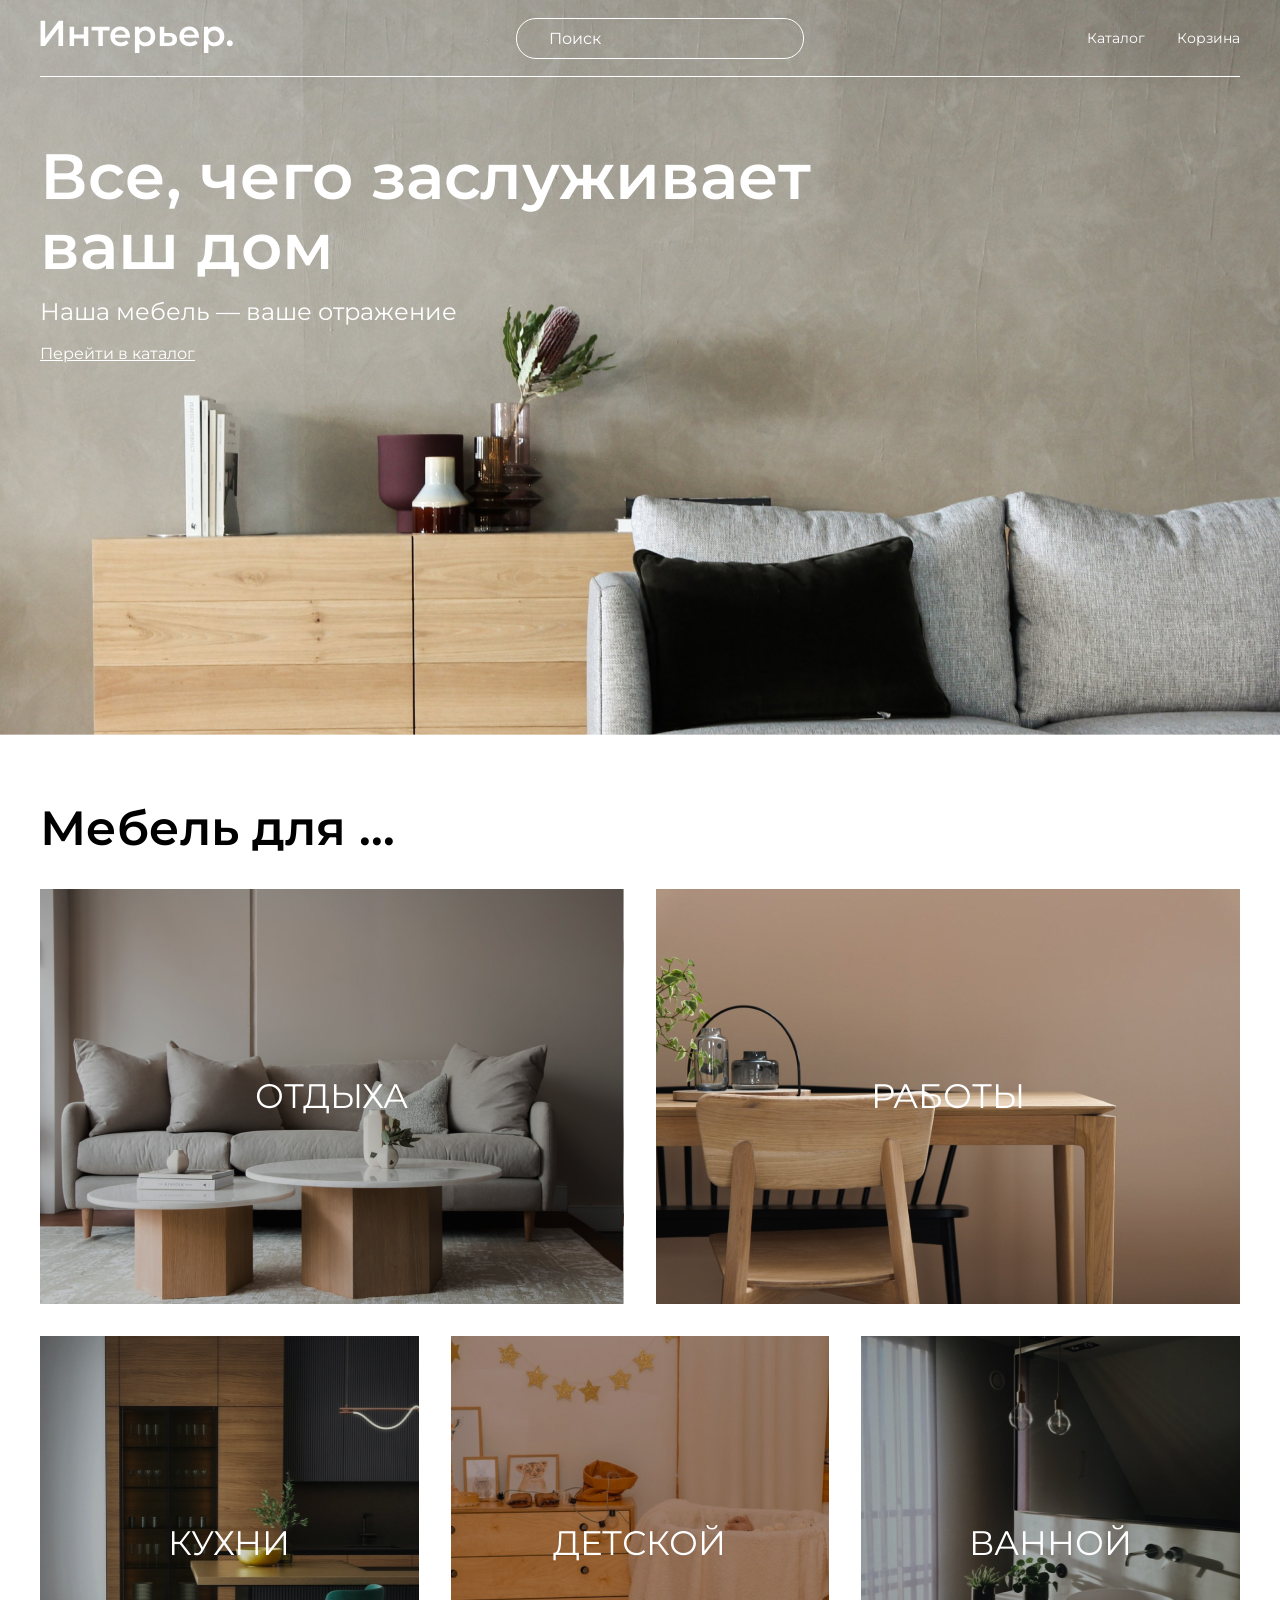
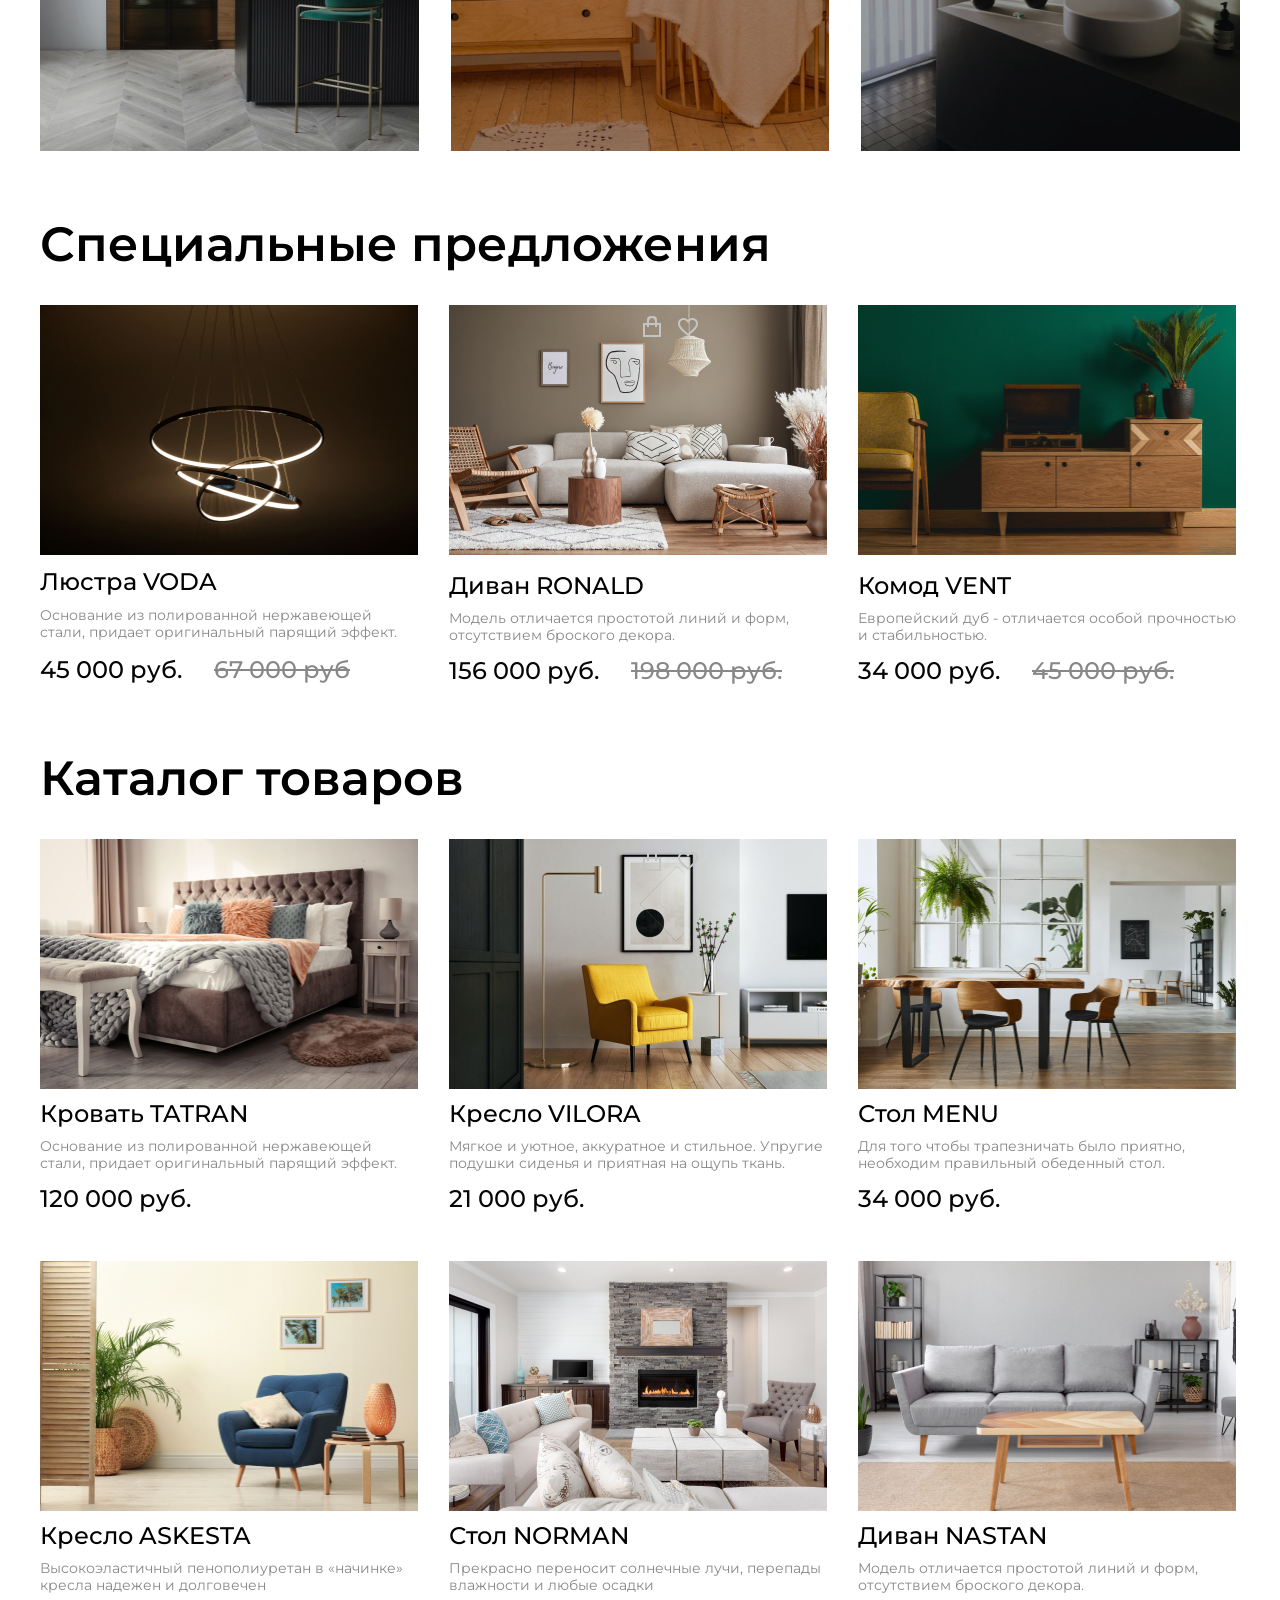
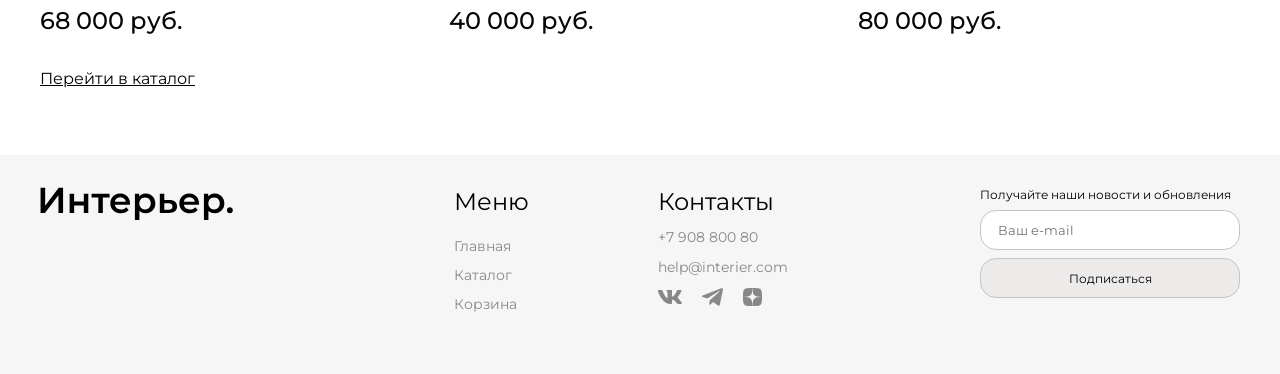
==== commit 82087309: "Changed the file" ====
--- a/index.html
+++ b/index.html
@@ -89,31 +89,31 @@
     <section class="products__title center">
         <h2 class="products__title">Специальные предложения</h2>
         <div class="product__asort">
-            <div class="product">                                            
-                        <div class="product__icons">
-                            <a class="product-blok" href="#"><svg width="24" height="24" viewBox="0 0 24 24"
-                                fill="none" xmlns="http://www.w3.org/2000/svg">
-                                <g clip-path="url(#clip0_196_499)">
-                                    <path
-                                        d="M7 8V6C7 4.67916 7.07093 2.93397 8 2C8.92908 1.06603 10.6861 1 12 1C13.3139 1 15.0709 1.06603 16 2C16.9291 2.93397 17 4.67916 17 6V8H20C20.2628 8 20.8142 7.81321 21 8C21.1858 8.18679 21 8.73583 21 9V21C21 21.2642 21.1858 21.8132 21 22C20.8142 22.1868 20.2628 22 20 22H4C3.73722 22 3.18582 22.1868 3 22C2.81419 21.8132 3 21.2642 3 21V9C3 8.73583 2.81419 8.18679 3 8C3.18582 7.81321 3.73722 8 4 8H7ZM7 10H5V20H19V10H17V12H15V10H9V12H7V10ZM9 8H15V6C15 5.2075 14.5575 4.56038 14 4C13.4426 3.43962 12.7884 3 12 3C11.2117 3 10.5575 3.43962 10 4C9.44256 4.56038 9 5.2075 9 6V8Z"
-                                        fill="#C4C4C4" />
-                                </g>
-                                <defs>
-                                    <clipPath id="clip0_196_499">
-                                        <rect width="24" height="24" fill="white" />
-                                    </clipPath>
-                                </defs>
-                            </svg>
-                        </a>
-                        <a class="product-like" href="#"><svg width="24" height="24" viewBox="0 0 24 24"
-                                fill="none" xmlns="http://www.w3.org/2000/svg">
+            <div class="product">
+                <div class="product__icons">
+                    <a class="product-blok" href="#"><svg width="24" height="24" viewBox="0 0 24 24" fill="none"
+                            xmlns="http://www.w3.org/2000/svg">
+                            <g clip-path="url(#clip0_196_499)">
                                 <path
-                                    d="M12 21C11.355 20.428 10.626 19.833 9.85499 19.2H9.84499C7.12999 16.98 4.05299 14.468 2.69399 11.458C2.24751 10.4997 2.0109 9.45713 1.99998 8.4C1.997 6.94949 2.57876 5.55899 3.6138 4.54277C4.64884 3.52655 6.04978 2.9704 7.49999 3C8.68062 3.00187 9.83583 3.34308 10.828 3.983C11.264 4.26597 11.6584 4.60826 12 5C12.3435 4.6098 12.738 4.26771 13.173 3.983C14.1647 3.34296 15.3197 3.00172 16.5 3C17.9502 2.9704 19.3511 3.52655 20.3862 4.54277C21.4212 5.55899 22.003 6.94949 22 8.4C21.9898 9.45882 21.7532 10.5032 21.306 11.463C19.947 14.473 16.871 16.984 14.156 19.2L14.146 19.208C13.374 19.837 12.646 20.432 12.001 21.008L12 21ZM7.49999 5C6.5685 4.98835 5.67006 5.34485 4.99999 5.992C4.35438 6.62617 3.99355 7.49505 3.99991 8.4C4.01132 9.1705 4.18582 9.92985 4.51199 10.628C5.1535 11.9267 6.0191 13.1021 7.06899 14.1C8.05999 15.1 9.19999 16.068 10.186 16.882C10.459 17.107 10.737 17.334 11.015 17.561L11.19 17.704C11.457 17.922 11.733 18.148 12 18.37L12.013 18.358L12.019 18.353H12.025L12.034 18.346H12.039H12.044L12.062 18.331L12.103 18.298L12.11 18.292L12.121 18.284H12.127L12.136 18.276L12.8 17.731L12.974 17.588C13.255 17.359 13.533 17.132 13.806 16.907C14.792 16.093 15.933 15.126 16.924 14.121C17.974 13.1236 18.8397 11.9485 19.481 10.65C19.8131 9.9458 19.9901 9.17851 20 8.4C20.0042 7.49784 19.6435 6.6323 19 6C18.3312 5.34992 17.4326 4.99049 16.5 5C15.3619 4.99033 14.2739 5.46737 13.51 6.311L12 8.051L10.49 6.311C9.72606 5.46737 8.63807 4.99033 7.49999 5Z"
+                                    d="M7 8V6C7 4.67916 7.07093 2.93397 8 2C8.92908 1.06603 10.6861 1 12 1C13.3139 1 15.0709 1.06603 16 2C16.9291 2.93397 17 4.67916 17 6V8H20C20.2628 8 20.8142 7.81321 21 8C21.1858 8.18679 21 8.73583 21 9V21C21 21.2642 21.1858 21.8132 21 22C20.8142 22.1868 20.2628 22 20 22H4C3.73722 22 3.18582 22.1868 3 22C2.81419 21.8132 3 21.2642 3 21V9C3 8.73583 2.81419 8.18679 3 8C3.18582 7.81321 3.73722 8 4 8H7ZM7 10H5V20H19V10H17V12H15V10H9V12H7V10ZM9 8H15V6C15 5.2075 14.5575 4.56038 14 4C13.4426 3.43962 12.7884 3 12 3C11.2117 3 10.5575 3.43962 10 4C9.44256 4.56038 9 5.2075 9 6V8Z"
                                     fill="#C4C4C4" />
-                            </svg>
-                        </a>              
-                        </div>
-                        <img class="product__img" src="./img/lamp.jpg" alt="люстра">                                      
+                            </g>
+                            <defs>
+                                <clipPath id="clip0_196_499">
+                                    <rect width="24" height="24" fill="white" />
+                                </clipPath>
+                            </defs>
+                        </svg>
+                    </a>
+                    <a class="product-like" href="#"><svg width="24" height="24" viewBox="0 0 24 24" fill="none"
+                            xmlns="http://www.w3.org/2000/svg">
+                            <path
+                                d="M12 21C11.355 20.428 10.626 19.833 9.85499 19.2H9.84499C7.12999 16.98 4.05299 14.468 2.69399 11.458C2.24751 10.4997 2.0109 9.45713 1.99998 8.4C1.997 6.94949 2.57876 5.55899 3.6138 4.54277C4.64884 3.52655 6.04978 2.9704 7.49999 3C8.68062 3.00187 9.83583 3.34308 10.828 3.983C11.264 4.26597 11.6584 4.60826 12 5C12.3435 4.6098 12.738 4.26771 13.173 3.983C14.1647 3.34296 15.3197 3.00172 16.5 3C17.9502 2.9704 19.3511 3.52655 20.3862 4.54277C21.4212 5.55899 22.003 6.94949 22 8.4C21.9898 9.45882 21.7532 10.5032 21.306 11.463C19.947 14.473 16.871 16.984 14.156 19.2L14.146 19.208C13.374 19.837 12.646 20.432 12.001 21.008L12 21ZM7.49999 5C6.5685 4.98835 5.67006 5.34485 4.99999 5.992C4.35438 6.62617 3.99355 7.49505 3.99991 8.4C4.01132 9.1705 4.18582 9.92985 4.51199 10.628C5.1535 11.9267 6.0191 13.1021 7.06899 14.1C8.05999 15.1 9.19999 16.068 10.186 16.882C10.459 17.107 10.737 17.334 11.015 17.561L11.19 17.704C11.457 17.922 11.733 18.148 12 18.37L12.013 18.358L12.019 18.353H12.025L12.034 18.346H12.039H12.044L12.062 18.331L12.103 18.298L12.11 18.292L12.121 18.284H12.127L12.136 18.276L12.8 17.731L12.974 17.588C13.255 17.359 13.533 17.132 13.806 16.907C14.792 16.093 15.933 15.126 16.924 14.121C17.974 13.1236 18.8397 11.9485 19.481 10.65C19.8131 9.9458 19.9901 9.17851 20 8.4C20.0042 7.49784 19.6435 6.6323 19 6C18.3312 5.34992 17.4326 4.99049 16.5 5C15.3619 4.99033 14.2739 5.46737 13.51 6.311L12 8.051L10.49 6.311C9.72606 5.46737 8.63807 4.99033 7.49999 5Z"
+                                fill="#C4C4C4" />
+                        </svg>
+                    </a>
+                </div>
+                <img class="product__img" src="./img/lamp.jpg" alt="люстра">
                 <h3 class="title-product">Люстра VODA</h3>
                 <p class="product__name">Основание из полированной нержавеющей стали, придает оригинальный парящий
                     эффект.</p>
@@ -121,30 +121,30 @@
                     <p class="product__price">45 000 руб.</p>
                     <p class="product__price product__price_old">67 000 руб</p>
                 </div>
-           
-        </div>
+
+            </div>
             <div class="product">
-                <div class="product-opt"> 
-                <img class="product__img" src="./img/sofa.jpg" alt="диван">
-                <h3 class="title-product">Диван RONALD</h3>
-                <p class="product__name">Модель отличается простотой линий и форм, отсутствием броского декора.</p>
-                <div class="product__sale">
-                    <p class="product__price">156 000 руб.</p>
-                    <p class="product__price product__price_old">198 000 руб.</p>
-                </div>
-            </div>
+                <div class="product-opt">
+                    <img class="product__img" src="./img/sofa.jpg" alt="диван">
+                    <h3 class="title-product">Диван RONALD</h3>
+                    <p class="product__name">Модель отличается простотой линий и форм, отсутствием броского декора.</p>
+                    <div class="product__sale">
+                        <p class="product__price">156 000 руб.</p>
+                        <p class="product__price product__price_old">198 000 руб.</p>
+                    </div>
+                </div>
             </div>
             <div class="product">
-                <div class="product-opt"> 
-                <img class="product__img" src="./img/chest.jpg" alt="комод">
-                <h3 class="title-product">Комод VENT</h3>
-                <p class="product__name">Европейский дуб - отличается особой прочностью и стабильностью.</p>
-                <div class="product__sale">
-                    <p class="product__price">34 000 руб.</p>
-                    <p class="product__price product__price_old">45 000 руб.</p>
-                </div>
-            </div>
-        </div>
+                <div class="product-opt">
+                    <img class="product__img" src="./img/chest.jpg" alt="комод">
+                    <h3 class="title-product">Комод VENT</h3>
+                    <p class="product__name">Европейский дуб - отличается особой прочностью и стабильностью.</p>
+                    <div class="product__sale">
+                        <p class="product__price">34 000 руб.</p>
+                        <p class="product__price product__price_old">45 000 руб.</p>
+                    </div>
+                </div>
+            </div>
         </div>
     </section>
     <section class="product-title">
@@ -152,27 +152,27 @@
         <div class="product-menu center">
             <article class="product">
                 <div class="product__icons">
-                    <a class="product-blok" href="#"><svg width="24" height="24" viewBox="0 0 24 24"
-                        fill="none" xmlns="http://www.w3.org/2000/svg">
-                        <g clip-path="url(#clip0_196_499)">
+                    <a class="product-blok" href="#"><svg width="24" height="24" viewBox="0 0 24 24" fill="none"
+                            xmlns="http://www.w3.org/2000/svg">
+                            <g clip-path="url(#clip0_196_499)">
+                                <path
+                                    d="M7 8V6C7 4.67916 7.07093 2.93397 8 2C8.92908 1.06603 10.6861 1 12 1C13.3139 1 15.0709 1.06603 16 2C16.9291 2.93397 17 4.67916 17 6V8H20C20.2628 8 20.8142 7.81321 21 8C21.1858 8.18679 21 8.73583 21 9V21C21 21.2642 21.1858 21.8132 21 22C20.8142 22.1868 20.2628 22 20 22H4C3.73722 22 3.18582 22.1868 3 22C2.81419 21.8132 3 21.2642 3 21V9C3 8.73583 2.81419 8.18679 3 8C3.18582 7.81321 3.73722 8 4 8H7ZM7 10H5V20H19V10H17V12H15V10H9V12H7V10ZM9 8H15V6C15 5.2075 14.5575 4.56038 14 4C13.4426 3.43962 12.7884 3 12 3C11.2117 3 10.5575 3.43962 10 4C9.44256 4.56038 9 5.2075 9 6V8Z"
+                                    fill="#C4C4C4" />
+                            </g>
+                            <defs>
+                                <clipPath id="clip0_196_499">
+                                    <rect width="24" height="24" fill="white" />
+                                </clipPath>
+                            </defs>
+                        </svg>
+                    </a>
+                    <a class="product-like" href="#"><svg width="24" height="24" viewBox="0 0 24 24" fill="none"
+                            xmlns="http://www.w3.org/2000/svg">
                             <path
-                                d="M7 8V6C7 4.67916 7.07093 2.93397 8 2C8.92908 1.06603 10.6861 1 12 1C13.3139 1 15.0709 1.06603 16 2C16.9291 2.93397 17 4.67916 17 6V8H20C20.2628 8 20.8142 7.81321 21 8C21.1858 8.18679 21 8.73583 21 9V21C21 21.2642 21.1858 21.8132 21 22C20.8142 22.1868 20.2628 22 20 22H4C3.73722 22 3.18582 22.1868 3 22C2.81419 21.8132 3 21.2642 3 21V9C3 8.73583 2.81419 8.18679 3 8C3.18582 7.81321 3.73722 8 4 8H7ZM7 10H5V20H19V10H17V12H15V10H9V12H7V10ZM9 8H15V6C15 5.2075 14.5575 4.56038 14 4C13.4426 3.43962 12.7884 3 12 3C11.2117 3 10.5575 3.43962 10 4C9.44256 4.56038 9 5.2075 9 6V8Z"
+                                d="M12 21C11.355 20.428 10.626 19.833 9.85499 19.2H9.84499C7.12999 16.98 4.05299 14.468 2.69399 11.458C2.24751 10.4997 2.0109 9.45713 1.99998 8.4C1.997 6.94949 2.57876 5.55899 3.6138 4.54277C4.64884 3.52655 6.04978 2.9704 7.49999 3C8.68062 3.00187 9.83583 3.34308 10.828 3.983C11.264 4.26597 11.6584 4.60826 12 5C12.3435 4.6098 12.738 4.26771 13.173 3.983C14.1647 3.34296 15.3197 3.00172 16.5 3C17.9502 2.9704 19.3511 3.52655 20.3862 4.54277C21.4212 5.55899 22.003 6.94949 22 8.4C21.9898 9.45882 21.7532 10.5032 21.306 11.463C19.947 14.473 16.871 16.984 14.156 19.2L14.146 19.208C13.374 19.837 12.646 20.432 12.001 21.008L12 21ZM7.49999 5C6.5685 4.98835 5.67006 5.34485 4.99999 5.992C4.35438 6.62617 3.99355 7.49505 3.99991 8.4C4.01132 9.1705 4.18582 9.92985 4.51199 10.628C5.1535 11.9267 6.0191 13.1021 7.06899 14.1C8.05999 15.1 9.19999 16.068 10.186 16.882C10.459 17.107 10.737 17.334 11.015 17.561L11.19 17.704C11.457 17.922 11.733 18.148 12 18.37L12.013 18.358L12.019 18.353H12.025L12.034 18.346H12.039H12.044L12.062 18.331L12.103 18.298L12.11 18.292L12.121 18.284H12.127L12.136 18.276L12.8 17.731L12.974 17.588C13.255 17.359 13.533 17.132 13.806 16.907C14.792 16.093 15.933 15.126 16.924 14.121C17.974 13.1236 18.8397 11.9485 19.481 10.65C19.8131 9.9458 19.9901 9.17851 20 8.4C20.0042 7.49784 19.6435 6.6323 19 6C18.3312 5.34992 17.4326 4.99049 16.5 5C15.3619 4.99033 14.2739 5.46737 13.51 6.311L12 8.051L10.49 6.311C9.72606 5.46737 8.63807 4.99033 7.49999 5Z"
                                 fill="#C4C4C4" />
-                        </g>
-                        <defs>
-                            <clipPath id="clip0_196_499">
-                                <rect width="24" height="24" fill="white" />
-                            </clipPath>
-                        </defs>
-                    </svg>
-                </a>
-                <a class="product-like" href="#"><svg width="24" height="24" viewBox="0 0 24 24"
-                        fill="none" xmlns="http://www.w3.org/2000/svg">
-                        <path
-                            d="M12 21C11.355 20.428 10.626 19.833 9.85499 19.2H9.84499C7.12999 16.98 4.05299 14.468 2.69399 11.458C2.24751 10.4997 2.0109 9.45713 1.99998 8.4C1.997 6.94949 2.57876 5.55899 3.6138 4.54277C4.64884 3.52655 6.04978 2.9704 7.49999 3C8.68062 3.00187 9.83583 3.34308 10.828 3.983C11.264 4.26597 11.6584 4.60826 12 5C12.3435 4.6098 12.738 4.26771 13.173 3.983C14.1647 3.34296 15.3197 3.00172 16.5 3C17.9502 2.9704 19.3511 3.52655 20.3862 4.54277C21.4212 5.55899 22.003 6.94949 22 8.4C21.9898 9.45882 21.7532 10.5032 21.306 11.463C19.947 14.473 16.871 16.984 14.156 19.2L14.146 19.208C13.374 19.837 12.646 20.432 12.001 21.008L12 21ZM7.49999 5C6.5685 4.98835 5.67006 5.34485 4.99999 5.992C4.35438 6.62617 3.99355 7.49505 3.99991 8.4C4.01132 9.1705 4.18582 9.92985 4.51199 10.628C5.1535 11.9267 6.0191 13.1021 7.06899 14.1C8.05999 15.1 9.19999 16.068 10.186 16.882C10.459 17.107 10.737 17.334 11.015 17.561L11.19 17.704C11.457 17.922 11.733 18.148 12 18.37L12.013 18.358L12.019 18.353H12.025L12.034 18.346H12.039H12.044L12.062 18.331L12.103 18.298L12.11 18.292L12.121 18.284H12.127L12.136 18.276L12.8 17.731L12.974 17.588C13.255 17.359 13.533 17.132 13.806 16.907C14.792 16.093 15.933 15.126 16.924 14.121C17.974 13.1236 18.8397 11.9485 19.481 10.65C19.8131 9.9458 19.9901 9.17851 20 8.4C20.0042 7.49784 19.6435 6.6323 19 6C18.3312 5.34992 17.4326 4.99049 16.5 5C15.3619 4.99033 14.2739 5.46737 13.51 6.311L12 8.051L10.49 6.311C9.72606 5.46737 8.63807 4.99033 7.49999 5Z"
-                            fill="#C4C4C4" />
-                    </svg>
-                </a>              
+                        </svg>
+                    </a>
                 </div>
                 <img class="product__img" src="./img/bed.jpg" alt="Кровать">
                 <h3 class="title-product">Кровать TATRAN</h3>
@@ -213,11 +213,10 @@
                 <p class="product__price">80 000 руб.</p>
             </article>
         </div>
-    
     </section>
     <div class="nav-box center">
         <nav>
-            <a class="catalog__navigation center" href="./catalog.html">Перейти в каталог</a>
+            <a class="catalog__navigation catalog__navigation_mob center" href="./catalog.html">Перейти в каталог</a>
         </nav>
     </div>
     <footer class="footer footer__container center">
@@ -250,6 +249,6 @@
             </form>
         </div>
     </footer>
-  </body>
+</body>
 
 </html>
--- a/css/style.css
+++ b/css/style.css
@@ -37,7 +37,6 @@
 .top__text {
   font-size: 24px;
   margin-bottom: 16px;
-  height: 32px;
   color: #FFFFFF;
   padding-top: 16px;
 }
@@ -101,7 +100,6 @@
 
 .top__title {
   margin-top: 64px;
-  margin-bottom: 16px;
   max-width: 792px;
   font-size: 64px;
   font-weight: 600;
@@ -118,8 +116,6 @@
 }
 
 .catalog {
-  padding-top: 16px;
-  height: 24px;
   font-size: 16px;
   font-weight: 400;
   line-height: 24px;
@@ -135,7 +131,7 @@
 }
 
 .menu__link {
-  font-size: 16px;
+  font-size: 14px;
   font-weight: 400;
   text-decoration-line: none;
   line-height: 20px;
@@ -208,6 +204,9 @@
   margin-top: 64px;
   margin-bottom: 32px;
 }
+.products__title .products__title::before {
+  padding-top: 0;
+}
 
 .products__catalog {
   font-size: 16px;
@@ -400,17 +399,17 @@
   display: block;
   padding-top: 31px;
   padding-bottom: 64px;
+  text-decoration: underline;
+  color: #000000;
+}
+
+.catalog__navigation {
+  display: block;
+  padding-top: 32px;
   font-weight: 400;
   font-size: 16px;
-  text-decoration: underline;
-  color: #000000;
-}
-
-.catalog__navigation {
-  font-weight: 400;
-  font-size: 16px;
-  text-decoration: underline;
-  color: #000000;
+  line-height: 24px;
+  color: #000;
 }
 
 .footer {
@@ -438,7 +437,7 @@
   gap: 12px;
 }
 .footer__menu_vibor {
-  font-weight: 500;
+  font-weight: 400;
   font-size: 24px;
   flex-direction: row;
   display: flex;
@@ -446,7 +445,7 @@
   color: #000000;
 }
 .footer__contacts_vibor2 {
-  font-weight: 500;
+  font-weight: 400;
   font-size: 24px;
   display: flex;
   flex-direction: column;
@@ -523,6 +522,26 @@
   gap: 8px;
 }
 
+* {
+  margin: 0;
+  padding: 0;
+  box-sizing: border-box;
+}
+
+body {
+  font-family: "Montserrat", sans-serif;
+  font-size: 14px;
+}
+
+a {
+  text-decoration: none;
+}
+
+.center {
+  padding-left: calc(50% - 600px);
+  padding-right: calc(50% - 600px);
+}
+
 .top-cart {
   height: 400px;
   background-image: url(../img/topcart.jpg);
@@ -534,10 +553,10 @@
 .cart {
   display: grid;
   grid-template-columns: repeat(12, 1fr);
-  gap: 32px;
   margin-top: 64px;
 }
 .cart__name-box {
+  width: 756px;
   display: flex;
   justify-content: space-between;
   padding-bottom: 14px;
@@ -546,6 +565,14 @@
 .cart__item {
   border-top: 0.5px solid #CACDD8;
   padding-top: 25px;
+  padding-bottom: 32px;
+  display: flex;
+  justify-content: space-between;
+  align-items: flex-start;
+}
+.cart__item2 {
+  border-top: 0.5px solid #CACDD8;
+  padding-top: 32px;
   padding-bottom: 32px;
   display: flex;
   justify-content: space-between;
@@ -557,7 +584,6 @@
   font-size: 24px;
   font-weight: 500;
   line-height: 29px;
-  margin-top: 10px;
   display: flex;
   flex-direction: column;
   gap: 14px;
@@ -570,7 +596,7 @@
   color: #888888;
 }
 .cart__info-price {
-  font-size: 24px;
+  font-size: 16px;
   font-weight: 500;
   line-height: 29px;
   color: #050505;
@@ -599,7 +625,9 @@
 }
 .cart__form-anketa {
   height: 143px;
+  font: inherit;
   width: 288px;
+  margin-left: 27px;
 }
 .cart__form-name {
   display: flex;
@@ -609,7 +637,6 @@
   width: 288px;
   border-bottom: 1px solid #CACDD8;
   margin-bottom: 44px;
-  padding-left: 27px;
 }
 .cart__form-cena {
   margin-top: 64px;
@@ -650,15 +677,20 @@
 }
 .cart__vibor {
   border: none;
+  font-weight: 600;
   background-color: #F7F6F6;
   width: 71px;
   height: 51px;
-  padding-left: 15px;
-}
-.cart__vibor_nomer {
-  width: 47px;
-  height: 27px;
-  font-weight: 600;
+  padding-left: 26px;
+  border-radius: 6px;
+}
+
+.select {
+  font-weight: 500;
+}
+
+.nav-box {
+  padding-top: 0;
 }
 
 .product-box_cart {
@@ -674,10 +706,14 @@
   left: 466px;
 }
 
+.products__title_spec {
+  margin-top: 32px;
+}
+
 .button {
   border: #000;
   font-family: "Montserrat", sans-serif;
-  margin-top: 50px;
+  margin-top: 18px;
   display: flex;
   gap: 7px;
 }
@@ -747,10 +783,37 @@
   color: #FFFFFF;
 }
 
+.header__select {
+  width: 288px;
+  height: 41px;
+  border-radius: 20px;
+  box-sizing: border-box;
+  outline: none;
+  background-color: transparent;
+  border: 1px solid #FFFFFF;
+  color: #FFFFFF;
+  font: inherit;
+  font-size: 16px;
+  font-weight: 400;
+  padding-left: 32px;
+  padding-right: 32px;
+}
+
+.header__select::-moz-placeholder {
+  color: white;
+  opacity: 1;
+}
+
+.header__select::placeholder {
+  color: white;
+  opacity: 1;
+}
+
 .inputs__filter {
+  position: relative;
   font-family: "Montserrat", sans-serif;
-  padding-top: 12px;
-  padding-bottom: 12px;
+  padding-top: 0;
+  padding-bottom: 0;
   padding-left: 17px;
   box-sizing: border-box;
   width: 182px;
@@ -792,20 +855,12 @@
 }
 
 .inputs__filter {
-  width: 182px;
-  height: 40px;
-  border: 1px solid rgb(196, 196, 196);
-  border-radius: 20px;
   color: rgb(0, 0, 0);
-  font-family: Montserrat;
   font-size: 16px;
   font-weight: 500;
   line-height: 20px;
   text-align: left;
-  padding-left: 17px;
   background-color: #fff;
-  position: relative;
-  border: 1px solid #C4C4C4;
 }
 
 .inputs__filter:hover {
@@ -1100,7 +1155,6 @@
 
 .checkbox__colour {
   max-width: 189px;
-  /* height: 15px; */
   display: flex;
   gap: 14px;
   flex-wrap: wrap;
@@ -1308,10 +1362,6 @@
   background-position: 90% 52%;
 }
 
-.products__title {
-  font-weight: 600;
-  font-size: 48px;
-}
 .products__title__catalog {
   font-size: 16px;
 }
@@ -1406,21 +1456,10 @@
   left: 640px;
 }
 
-.nav-box {
+.nav-box_navigation {
+  color: #000;
+  padding-top: 32px;
   display: block;
-  padding-top: 31px;
-  padding-bottom: 64px;
-  font-weight: 400;
-  font-size: 16px;
-  text-decoration: underline;
-  color: #000000;
-}
-
-.catalog__navigation {
-  font-weight: 400;
-  font-size: 16px;
-  text-decoration: underline;
-  color: #000000;
 }
 
 @media (max-width: 1024px) {
@@ -1446,7 +1485,6 @@
     row-gap: 38px;
   }
   .product-box_cart {
-    width: 768px;
     gap: 29px;
   }
   .product-menu {
@@ -1458,7 +1496,7 @@
     left: 300px;
   }
   .product__icons_cart {
-    left: 328px;
+    left: 300px;
   }
   .catalog-nav {
     padding: 0;
@@ -1467,6 +1505,9 @@
     display: flex;
     justify-content: space-between;
   }
+  .catalog__navigation_mobi {
+    padding-top: 0;
+  }
   .filtering-box {
     right: 24px;
   }
@@ -1486,6 +1527,10 @@
     background: #000000;
     color: #FFFFFF;
   }
+  .button {
+    margin-top: 0;
+    padding-bottom: 64px;
+  }
   .footer__box_mega {
     gap: 179px;
   }
@@ -1499,16 +1544,14 @@
     padding-right: 24px;
   }
   .product {
-    width: 345px;
+    width: 343px;
   }
   .products__title {
-    width: 729px;
+    line-height: 100%;
+    padding-right: 0;
   }
   .product-box {
-    width: 729px;
-  }
-  .product-box_cart {
-    gap: 29px;
+    width: 765px;
   }
   .footer__box_mega {
     gap: 145px;
@@ -1521,6 +1564,7 @@
   }
   .header {
     padding-top: 32px;
+    border-bottom: aliceblue;
   }
   .header__input {
     display: none;
@@ -1544,6 +1588,7 @@
     font-size: 48px;
     line-height: 59px;
     text-align: center;
+    margin-bottom: 0;
   }
   .subtitle {
     font-size: 48px;
@@ -1579,6 +1624,7 @@
     font-size: 14px;
     line-height: 24px;
     text-align: center;
+    padding-top: 0;
   }
   .catalog-nav {
     width: 343px;
@@ -1595,6 +1641,9 @@
   }
   .box__price {
     margin-top: 0;
+  }
+  .title-product {
+    font-size: 18px;
   }
   .for {
     grid-template-columns: repeat(4, 1fr);
@@ -1608,6 +1657,9 @@
   .for_big {
     height: 244px;
   }
+  .for-box {
+    padding-top: 32px;
+  }
   .products__title {
     font-size: 24px;
     line-height: 29px;
@@ -1622,7 +1674,6 @@
   }
   .products__title_cart {
     margin-top: 48px;
-    padding-bottom: 32px;
   }
   .cart {
     -moz-column-gap: 0;
@@ -1654,9 +1705,6 @@
   }
   .cart__form-sakas {
     margin-left: 26px;
-  }
-  .cart__form-anketa {
-    padding-left: 27px;
   }
   .cart__form-name {
     padding-left: 0;
@@ -1680,14 +1728,17 @@
     padding-top: 11px;
     padding-bottom: 11px;
   }
+  .button__mob {
+    padding-bottom: 48px;
+  }
   .product {
     font-size: 18px;
     line-height: 22px;
-    width: 343px;
   }
   .product__name {
     font-size: 14px;
     line-height: 17px;
+    width: 343px;
   }
   .product__price {
     font-size: 18px;
@@ -1696,10 +1747,9 @@
   .product__asort {
     display: flex;
     width: 343px;
-    padding-top: 32px;
     align-items: flex-start;
     flex-wrap: wrap;
-    gap: 30px;
+    row-gap: 36px;
   }
   .product__icons {
     left: 285px;
@@ -1719,9 +1769,8 @@
     padding-left: 0;
     width: 343px;
   }
-  .catalog__navigation {
-    margin-top: 37px;
-    margin-bottom: 32px;
+  product-menu {
+    row-gap: 35px;
   }
   .filtering-box {
     position: absolute;
@@ -1756,8 +1805,21 @@
     width: 287px;
   }
   .nav-box {
+    padding-top: 0;
+    padding-left: 0;
     padding-bottom: 32px;
-    padding-left: 0;
+  }
+  .catalog__navigation_mob {
+    display: block;
+    padding-top: 36px;
+  }
+  .nav-box_navigation_mobi {
+    display: block;
+    padding-top: 32px;
+  }
+  .catalog__navigation_mobi {
+    display: block;
+    padding-top: 0;
   }
   .footer__container {
     display: flex;
